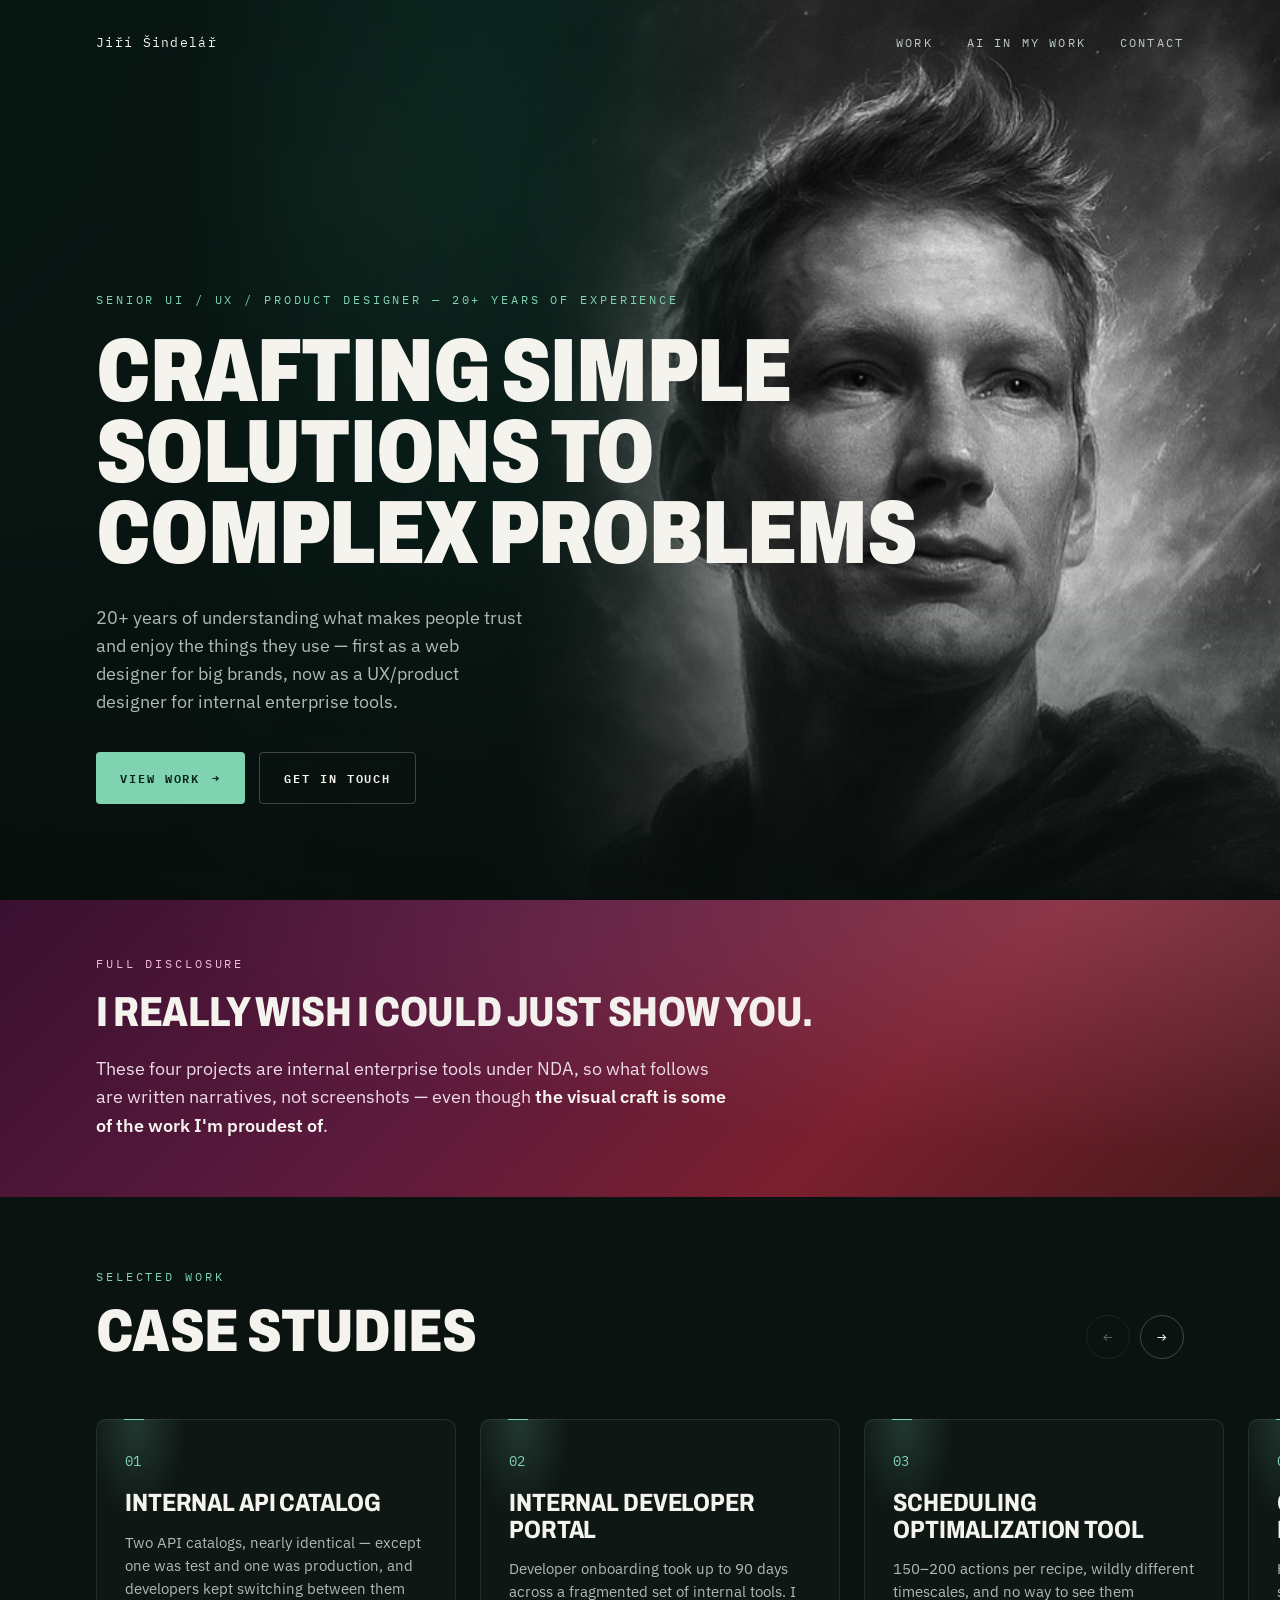
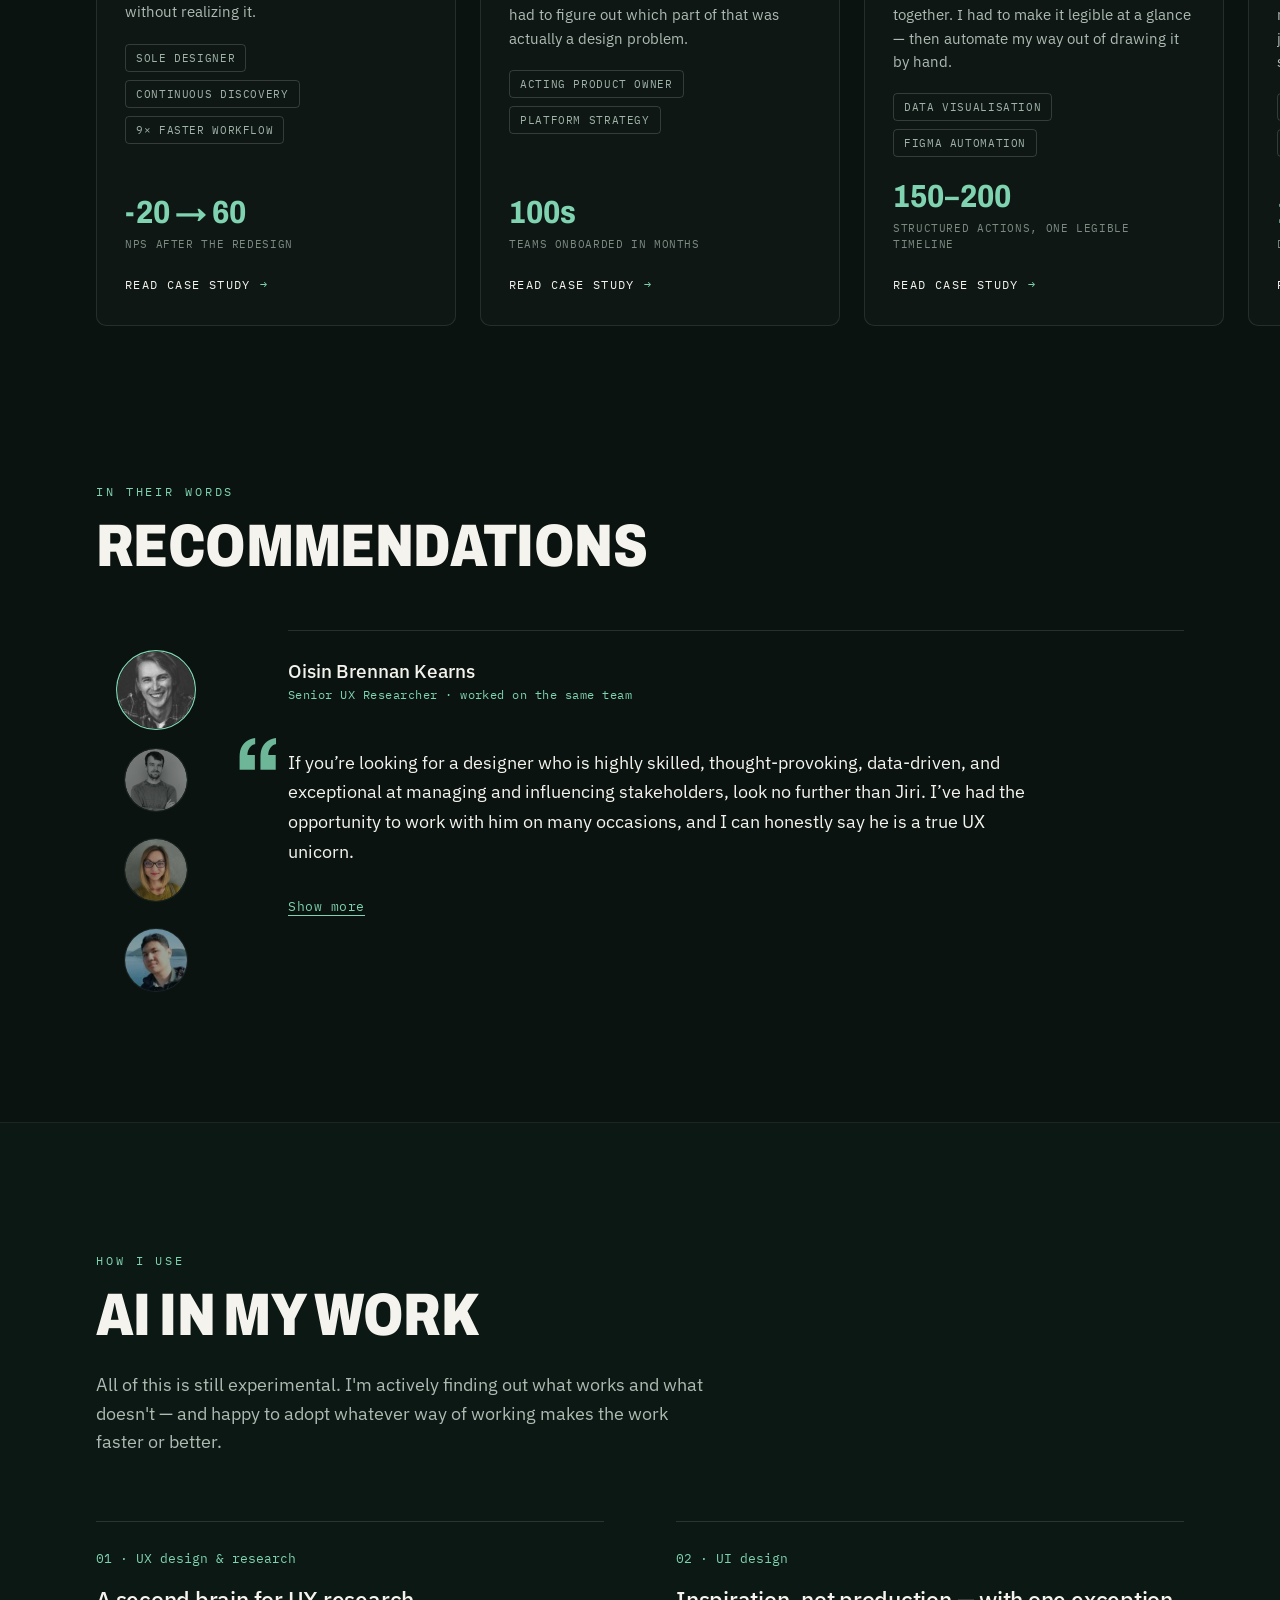
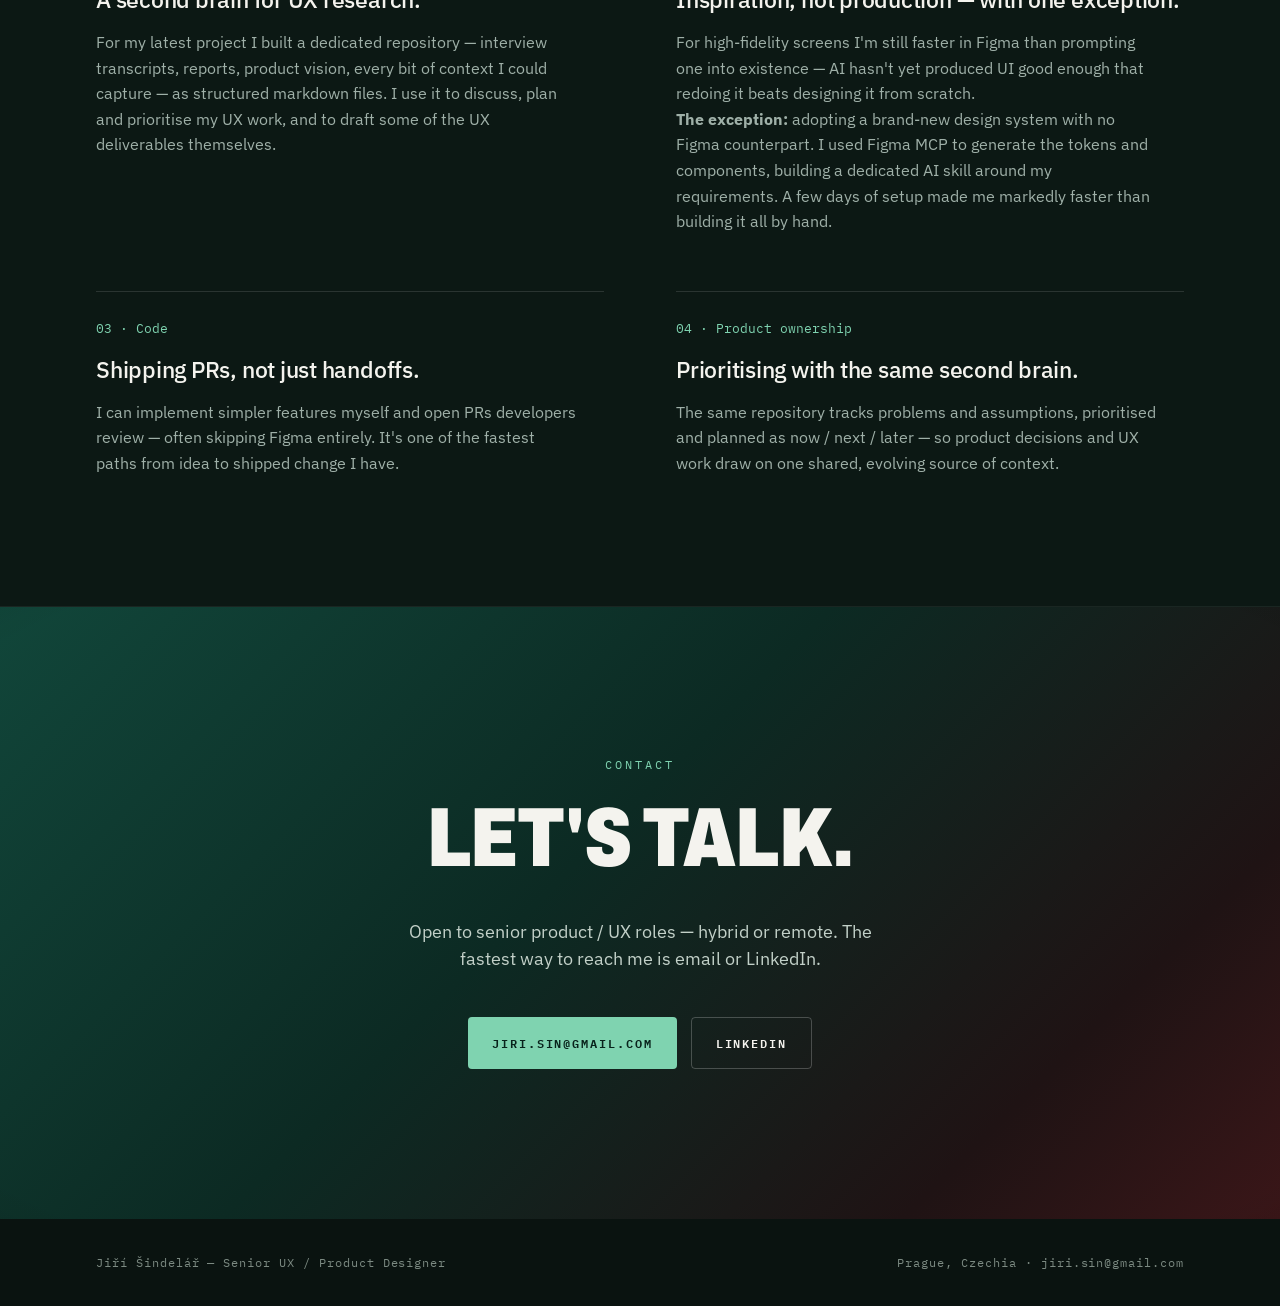
==== index.html @ c7a7c490 "Add Recommendations section and favicon Add a tabbed Recommendations section between the case studie" ====
<!DOCTYPE html>
<html lang="en">
<head>
<meta charset="utf-8">
<meta name="viewport" content="width=device-width, initial-scale=1">
<title>Jiří Šindelář — Senior UX/Product Designer</title>
<link rel="icon" type="image/png" sizes="64x64" href="favicon-64.png">
<link rel="apple-touch-icon" href="apple-touch-icon.png">
<meta name="description" content="Senior UX/Product Designer. Evidence-based design, UX research and product analytics. Portfolio and case studies.">
<link rel="preconnect" href="https://fonts.googleapis.com">
<link rel="preconnect" href="https://fonts.gstatic.com" crossorigin>
<link rel="stylesheet" href="style.css">
</head>
<body>

<!-- ================= HERO ================= -->
<section class="hero">
  <img class="portrait" src="portrait.png" alt="Portrait of Jiří Šindelář">
  <div class="glow"></div>
  <div class="fade-right"></div>
  <div class="fade-top"></div>
  <div class="vignette"></div>
  <div class="hero-inner">
    <div class="top-nav">
      <div class="brand">Jiří Šindelář</div>
      <div class="links">
        <a href="#work">Work</a>
        <a href="#approach">AI in my work</a>
        <a href="#contact">Contact</a>
      </div>
    </div>
    <div class="hero-copy">
      <div data-reveal data-reveal-delay="80" class="eyebrow" style="margin-bottom:24px;">Senior UI / UX / Product Designer — 20+ years of experience</div>
      <h1 class="display-h1">
        <span data-reveal data-reveal-delay="180" style="display:block;white-space:nowrap;">Crafting simple</span>
        <span data-reveal data-reveal-delay="300" style="display:block;white-space:nowrap;">solutions to</span>
        <span data-reveal data-reveal-delay="420" style="display:block;white-space:nowrap;">complex problems</span>
      </h1>
      <p data-reveal data-reveal-delay="560" class="lede">20+ years of understanding what makes people trust and enjoy the things they use — first as a web designer for big brands, now as a UX/product designer for internal enterprise tools.</p>
      <div data-reveal data-reveal-delay="680" class="hero-actions">
        <a href="#work" class="btn btn-solid">View work <span>→</span></a>
        <a href="#contact" class="btn btn-outline">Get in touch</a>
      </div>
    </div>
  </div>
</section>

<!-- ================= WORK ================= -->
<section id="work" class="work-section">
  <div class="nda-banner-wrap">
    <div data-reveal class="nda-banner">
      <div class="nda-banner-inner">
        <div class="nda-eyebrow">Full disclosure</div>
        <h3 class="nda-headline">I really wish I could just show you.</h3>
        <p class="nda-body">These four projects are internal enterprise tools under NDA, so what follows are written narratives, not screenshots — even though <strong>the visual craft is some of the work I'm proudest of</strong>.</p>
      </div>
    </div>
  </div>

  <div class="work-header">
    <div data-reveal>
      <div class="eyebrow">Selected work</div>
      <h2 class="display-h2">Case studies</h2>
    </div>
    <div class="carousel-nav">
      <button type="button" class="carousel-arrow" id="carousel-prev" aria-label="Scroll to previous case studies">←</button>
      <button type="button" class="carousel-arrow" id="carousel-next" aria-label="Scroll to next case studies">→</button>
    </div>
  </div>

  <div class="carousel-wrap">
    <div class="carousel" id="case-carousel">

      <a class="case-card" href="api-portal.html">
        <div>
          <div class="n">01</div>
          <h3>Internal API catalog</h3>
          <p>Two API catalogs, nearly identical — except one was test and one was production, and developers kept switching between them without realizing it.</p>
          <div class="tags">
            <span class="tag">Sole designer</span>
            <span class="tag">Continuous discovery</span>
            <span class="tag">9× faster workflow</span>
          </div>
        </div>
        <div>
          <div class="metric">-20 → 60</div>
          <div class="metric-label">NPS after the redesign</div>
          <div class="read">Read case study <span class="arrow">→</span></div>
        </div>
      </a>

      <a class="case-card" href="developer-portal.html">
        <div>
          <div class="n">02</div>
          <h3>Internal developer portal</h3>
          <p>Developer onboarding took up to 90 days across a fragmented set of internal tools. I had to figure out which part of that was actually a design problem.</p>
          <div class="tags">
            <span class="tag">Acting Product Owner</span>
            <span class="tag">Platform strategy</span>
          </div>
        </div>
        <div>
          <div class="metric">100s</div>
          <div class="metric-label">Teams onboarded in months</div>
          <div class="read">Read case study <span class="arrow">→</span></div>
        </div>
      </a>

      <a class="case-card" href="drug-scheduling.html">
        <div>
          <div class="n">03</div>
          <h3>Scheduling optimalization tool</h3>
          <p>150–200 actions per recipe, wildly different timescales, and no way to see them together. I had to make it legible at a glance — then automate my way out of drawing it by hand.</p>
          <div class="tags">
            <span class="tag">Data visualisation</span>
            <span class="tag">Figma automation</span>
          </div>
        </div>
        <div>
          <div class="metric">150–200</div>
          <div class="metric-label">Structured actions, one legible timeline</div>
          <div class="read">Read case study <span class="arrow">→</span></div>
        </div>
      </a>

      <a class="case-card" href="gene-research.html">
        <div>
          <div class="n">04</div>
          <h3>Gene research exploration tool</h3>
          <p>Hundreds of data columns per gene, and scientists still needed to spot the ones that mattered in seconds. I spent three months just learning the science before I touched a single pixel.</p>
          <div class="tags">
            <span class="tag">Data visualisation</span>
            <span class="tag">Visual encoding</span>
          </div>
        </div>
        <div>
          <div class="metric">100s</div>
          <div class="metric-label">Data columns made scannable</div>
          <div class="read">Read case study <span class="arrow">→</span></div>
        </div>
      </a>

      <div class="carousel-spacer" aria-hidden="true"></div>

    </div>
  </div>
</section>

<!-- ================= RECOMMENDATIONS ================= -->
<section id="recommendations" class="recs-section">
  <div data-reveal class="eyebrow">In their words</div>
  <h2 data-reveal data-reveal-delay="100" class="display-h2">Recommendations</h2>
  <div data-reveal class="rec-layout">
    <div class="rec-tabs" role="tablist" aria-label="Recommendations" aria-orientation="vertical">
      <button type="button" class="rec-tab" role="tab" id="rec-tab-0" aria-controls="rec-0" aria-selected="true" aria-label="Oisin Brennan Kearns" tabindex="0"><img src="images/rec-oisin.jpg" alt=""></button>
      <button type="button" class="rec-tab" role="tab" id="rec-tab-1" aria-controls="rec-1" aria-selected="false" aria-label="Libor Priklopil" tabindex="-1"><img src="images/rec-libor.jpg" alt=""></button>
      <button type="button" class="rec-tab" role="tab" id="rec-tab-2" aria-controls="rec-2" aria-selected="false" aria-label="Eliška Macho" tabindex="-1"><img src="images/rec-eliska.jpg" alt=""></button>
      <button type="button" class="rec-tab" role="tab" id="rec-tab-3" aria-controls="rec-3" aria-selected="false" aria-label="Davis Kartadinata Lay" tabindex="-1"><img class="crop" src="images/rec-davis.jpg" alt=""></button>
    </div>
    <div class="rec-panels">

    <figure class="rec is-active" role="tabpanel" id="rec-0" aria-labelledby="rec-tab-0">
      <figcaption>
        <div class="name"><a href="https://www.linkedin.com/in/oisin-b-k-99xj/" target="_blank" rel="noopener">Oisin Brennan Kearns</a></div>
        <div class="role">Senior UX Researcher · worked on the same team</div>
      </figcaption>
      <blockquote>
        <p>If you’re looking for a designer who is highly skilled, thought-provoking, data-driven, and exceptional at managing and influencing stakeholders, look no further than Jiri. I’ve had the opportunity to work with him on many occasions, and I can honestly say he is a true UX unicorn.</p>
        <div class="rec-more" id="rec-more-0" hidden>
          <p>Jiri brings a strong research and design mindset, along with the ability to challenge assumptions and communicate effectively with developers. He is also a great example of how to stay data-driven in a highly regulated environment. Always approachable and generous with his time, he was more than willing to sit down and work through UX issues in detail.</p>
          <p>I hope to work with Jiri again in the future. He consistently welcomed challenges and brought thoughtful ideas and valuable perspectives to every discussion.</p>
        </div>
      </blockquote>
      <button type="button" class="rec-toggle" aria-expanded="false" aria-controls="rec-more-0">Show more</button>
    </figure>

    <figure class="rec" role="tabpanel" id="rec-1" aria-labelledby="rec-tab-1">
      <figcaption>
        <div class="name"><a href="https://www.linkedin.com/in/libor-priklopil/" target="_blank" rel="noopener">Libor Priklopil</a></div>
        <div class="role">Director of Product · managed Jiří directly</div>
      </figcaption>
      <blockquote>
        <p>What sets Jiri apart is his ability to connect customer needs, business goals, and product strategy. Rather than focusing solely on design deliverables, he continually asks how design can create value for users and the organization. He consistently helps teams strengthen the "why" behind each idea through insightful questions and a willingness to challenge the status quo. As a result, he brings a grounded perspective and helps teams make better decisions by ensuring problems are fully understood before solutions are pursued.</p>
        <div class="rec-more" id="rec-more-1" hidden>
          <p>His skill set extends well beyond design. Jiri is fluent in user research, comfortable working with data, and technically savvy enough to collaborate effectively with engineers and product managers. This breadth allows him to move seamlessly between understanding customer problems, validating opportunities, and shaping practical solutions.</p>
          <p>Beyond his expertise, I greatly appreciated Jiri's maturity. He has a talent for simplifying complexity, focusing teams on what matters most, and connecting day-to-day work to the bigger picture. Any organization looking for a UX leader or senior designer who combines customer empathy, analytical thinking, and strong business acumen would be fortunate to have him on their team.</p>
          <p>I also wouldn't hesitate to give Jiri a Product Manager role if that's the direction he decides to pursue. He has the curiosity, judgment, customer focus, and business mindset to be successful in that capacity as well.</p>
        </div>
      </blockquote>
      <button type="button" class="rec-toggle" aria-expanded="false" aria-controls="rec-more-1">Show more</button>
    </figure>

    <figure class="rec" role="tabpanel" id="rec-2" aria-labelledby="rec-tab-2">
      <figcaption>
        <div class="name"><a href="https://www.linkedin.com/in/eliskamacho/" target="_blank" rel="noopener">Eliška Macho</a></div>
        <div class="role">Product Manager · worked on the same team</div>
      </figcaption>
      <blockquote>
        <p>Jirka is the kind of designer every product team hopes to have: exceptionally talented, collaborative, and deeply invested in building products that users love. I wouldn't hesitate to recommend him to any team looking for a senior product designer who elevates everyone around him.</p>
        <div class="rec-more" id="rec-more-2" hidden>
          <p>Working with Jirka over several years was one of the highlights of my time as a Product Manager. He's one of those rare designers who combines exceptional UX craft with a deep understanding of product and technology.</p>
          <p>Our product was frequently praised for its intuitive user experience and polished design, and Jirka played a huge role in making that happen. He consistently brought customer insights into the product through user research and usability testing, helping us make better decisions and build experiences that genuinely worked for users.</p>
          <p>What really sets Jirka apart, though, is his ability to bridge disciplines. He doesn't just design great experiences—he understands technical constraints, speaks engineers' language, and collaborates in a way that earns their trust and respect. As a Product Manager, I always knew I could rely on Jirka to deliver thoughtful, high-quality work while constructively challenging ideas to make the product better.</p>
        </div>
      </blockquote>
      <button type="button" class="rec-toggle" aria-expanded="false" aria-controls="rec-more-2">Show more</button>
    </figure>

    <figure class="rec" role="tabpanel" id="rec-3" aria-labelledby="rec-tab-3">
      <figcaption>
        <div class="name"><a href="https://www.linkedin.com/in/davis-kartadinata-lay/" target="_blank" rel="noopener">Davis Kartadinata Lay</a></div>
        <div class="role">Digital Product Manager · worked on the same team</div>
      </figcaption>
      <blockquote>
        <p>I’ve worked closely with Jiri for the last 3 years in building internal developer portal from PoC stage until the platform matures.</p>
        <p>Jiri is an expert UX designer who can effortlessly come up with clean and intuitive designs. He has genuine curiosity in discovering user problems.</p>
        <p>He is also always ready to explore new technology (e.g. AI) and occasionally provide hands-on contribution to product development.</p>
      </blockquote>
    </figure>

    </div>
  </div>
</section>

<!-- ================= APPROACH ================= -->
<section id="approach" class="approach-section">
  <div class="approach-inner">
    <div data-reveal class="eyebrow">How I use</div>
    <h2 data-reveal data-reveal-delay="100" class="display-h2" style="margin-bottom:28px;">AI in my work</h2>
    <p data-reveal data-reveal-delay="160" class="approach-lede">All of this is still experimental. I'm actively finding out what works and what doesn't — and happy to adopt whatever way of working makes the work faster or better.</p>
    <div class="principle-grid">

      <div data-reveal class="principle">
        <div class="k">01 · UX design & research</div>
        <h3>A second brain for UX research.</h3>
        <p>For my latest project I built a dedicated repository — interview transcripts, reports, product vision, every bit of context I could capture — as structured markdown files. I use it to discuss, plan and prioritise my UX work, and to draft some of the UX deliverables themselves.</p>
      </div>

      <div data-reveal class="principle">
        <div class="k">02 · UI design</div>
        <h3>Inspiration, not production — with one exception.</h3>
        <p>For high-fidelity screens I'm still faster in Figma than prompting one into existence — AI hasn't yet produced UI good enough that redoing it beats designing it from scratch.</p>
        <p><b>The exception:</b> adopting a brand-new design system with no Figma counterpart. I used Figma MCP to generate the tokens and components, building a dedicated AI skill around my requirements. A few days of setup made me markedly faster than building it all by hand.</p>
      </div>

      <div data-reveal class="principle">
        <div class="k">03 · Code</div>
        <h3>Shipping PRs, not just handoffs.</h3>
        <p>I can implement simpler features myself and open PRs developers review — often skipping Figma entirely. It's one of the fastest paths from idea to shipped change I have.</p>
      </div>

      <div data-reveal class="principle">
        <div class="k">04 · Product ownership</div>
        <h3>Prioritising with the same second brain.</h3>
        <p>The same repository tracks problems and assumptions, prioritised and planned as now / next / later — so product decisions and UX work draw on one shared, evolving source of context.</p>
      </div>

    </div>
  </div>
</section>

<!-- ================= CONTACT ================= -->
<section id="contact" class="contact-section">
  <div class="vignette"></div>
  <div class="contact-inner">
    <div data-reveal class="eyebrow" style="margin-bottom:28px;">Contact</div>
    <h2 data-reveal data-reveal-delay="110" class="display-h2">Let's talk.</h2>
    <p data-reveal data-reveal-delay="220">Open to senior product / UX roles — hybrid or remote. The fastest way to reach me is email or LinkedIn.</p>
    <div data-reveal data-reveal-delay="320" class="contact-actions">
      <a href="mailto:jiri.sin@gmail.com" class="btn btn-solid">jiri.sin@gmail.com</a>
      <a href="https://www.linkedin.com/in/ji%C5%99%C3%AD-%C5%A1indel%C3%A1%C5%99-9733b515" target="_blank" class="btn btn-outline">LinkedIn</a>
    </div>
  </div>
</section>

<!-- ================= FOOTER ================= -->
<footer class="site">
  <div>Jiří Šindelář — Senior UX / Product Designer</div>
  <div>Prague, Czechia · jiri.sin@gmail.com</div>
</footer>

<script src="script.js"></script>
</body>
</html>
---- style.css ----
/* Jiří Šindelář — portfolio v2 */

@import url('https://fonts.googleapis.com/css2?family=Archivo:wdth,wght@62..125,400..900&family=IBM+Plex+Mono:wght@400;500;600&family=IBM+Plex+Sans:wght@400;500&display=swap');

:root {
  --bg: #0a1310;
  --bg-alt: #0c1814;
  --fg: #f4f3ee;
  --muted: #aebbb3;
  --muted2: #9fb0a8;
  --faint: #7c8a82;
  --line: rgba(255, 255, 255, .1);
  --line-soft: rgba(255, 255, 255, .06);
  --accent: #7fd3b0;
  --accent-hover: #95e1c2;
  --accent-ink: #08221b;
  --nda-accent: #f3b8dd;

  --font-display: 'Archivo', sans-serif;
  --font-mono: 'IBM Plex Mono', monospace;
  --font-body: 'IBM Plex Sans', sans-serif;
}

* { box-sizing: border-box; }
html, body { margin: 0; }
html { scroll-behavior: smooth; }
a { color: inherit; text-decoration: none; }
::selection { background: var(--accent); color: var(--accent-ink); }

body {
  background: var(--bg);
  color: var(--fg);
  font-family: var(--font-body);
  width: 100%;
  overflow-x: hidden;
}

.wrap {
  max-width: 1200px;
  margin: 0 auto;
  padding: 0 56px;
}

.eyebrow {
  font-family: var(--font-mono);
  font-size: 12px;
  letter-spacing: .24em;
  text-transform: uppercase;
  color: var(--accent);
  margin-bottom: 20px;
}

.display-h1, .display-h2, .display-h3 {
  margin: 0;
  font-family: var(--font-display);
  text-transform: uppercase;
  letter-spacing: -.01em;
  color: var(--fg);
}
.display-h1 { font-variation-settings: 'wdth' 76, 'wght' 880; font-size: 90px; line-height: .9; }
.display-h2 { font-variation-settings: 'wdth' 80, 'wght' 840; font-size: 60px; line-height: .92; }
.display-h3 { font-variation-settings: 'wdth' 82, 'wght' 760; font-size: 38px; line-height: .96; letter-spacing: -.005em; }

.body-text { font-family: var(--font-body); font-size: 17px; line-height: 1.55; color: var(--muted); }

/* ---------- Nav (shared by hero + case study header) ---------- */
.top-nav {
  display: flex; justify-content: space-between; align-items: center;
  padding: 34px 0;
}
.top-nav .brand {
  font-family: var(--font-mono); font-size: 13px; letter-spacing: .1em;
  display: inline-flex; gap: 9px; align-items: center;
}
.top-nav .brand .arrow { color: var(--accent); }
.top-nav .links {
  display: flex; gap: 34px;
  font-family: var(--font-mono); font-size: 12px; letter-spacing: .18em;
  text-transform: uppercase; color: #bcccc4;
}
.top-nav .links a { transition: color .2s ease; }
.top-nav .links a:hover { color: var(--accent); }

/* ---------- Hero (home) ---------- */
.hero {
  position: relative; width: 100%; min-height: 100vh; overflow: hidden;
  background: linear-gradient(135deg, #11463a 0%, #0c2a23 40%, #0b1511 62%, #2c1214 84%, #481a1c 100%);
}
.hero .portrait {
  position: absolute; top: 0; right: 0; height: 100%; width: 60%; max-width: 880px;
  object-fit: cover; object-position: center 22%;
  filter: grayscale(1) contrast(1.05) brightness(.95);
  -webkit-mask-image: linear-gradient(to right, transparent 0%, #000 34%, #000 100%);
  mask-image: linear-gradient(to right, transparent 0%, #000 34%, #000 100%);
  transform-origin: 62% 50%;
  animation: heroZoom 2.4s cubic-bezier(.16,1,.3,1) both;
}
@keyframes heroZoom { from { transform: scale(1.09); } to { transform: scale(1); } }
.hero .glow {
  position: absolute; top: -8%; left: 5%; width: 520px; height: 520px; border-radius: 50%;
  background: radial-gradient(circle, rgba(127,211,176,.16), transparent 70%);
  animation: glowDrift 15s ease-in-out infinite; pointer-events: none;
}
@keyframes glowDrift { 0% { transform: translate(0,0) scale(1); } 50% { transform: translate(5%,4%) scale(1.16); } 100% { transform: translate(0,0) scale(1); } }
.hero .fade-right { position: absolute; inset: 0; background: linear-gradient(to right, rgba(7,18,15,.92) 14%, rgba(7,18,15,.5) 40%, rgba(7,18,15,0) 66%); pointer-events: none; }
.hero .fade-top { position: absolute; inset: 0; background: linear-gradient(to top, rgba(8,15,12,.9) 0%, rgba(8,15,12,0) 42%); pointer-events: none; }
.hero .vignette { position: absolute; inset: 0; background: radial-gradient(125% 120% at 50% 42%, transparent 52%, rgba(0,0,0,.5) 100%); pointer-events: none; }
.hero-inner { position: relative; max-width: 1200px; margin: 0 auto; padding: 0 56px; height: 100vh; min-height: 760px; z-index: 4; }
.hero-copy { position: absolute; left: 56px; bottom: 96px; max-width: 900px; }
.hero-copy p.lede { margin: 30px 0 0; font-size: 18px; line-height: 1.55; color: #aebbb3; max-width: 430px; }
.hero-actions { display: flex; gap: 14px; margin-top: 36px; }
.btn {
  display: inline-flex; align-items: center; gap: 12px;
  font-family: var(--font-mono); font-size: 12px; letter-spacing: .16em; text-transform: uppercase;
  padding: 15px 24px; border-radius: 4px; font-weight: 600;
  transition: transform .25s ease, background .25s ease, box-shadow .25s ease, border-color .25s ease, color .25s ease;
}
.btn-solid { background: var(--accent); color: var(--accent-ink); }
.btn-solid:hover { transform: translateY(-2px); background: var(--accent-hover); box-shadow: 0 12px 30px -12px rgba(127,211,176,.55); }
.btn-outline { border: 1px solid rgba(255,255,255,.22); color: var(--fg); }
.btn-outline:hover { border-color: var(--accent); color: var(--accent); transform: translateY(-2px); }

/* ---------- Work / case studies ---------- */
.work-section { max-width: 1200px; margin: 0 auto; padding: 0 56px 40px; }
.work-header {
  display: flex; justify-content: space-between; align-items: flex-end; gap: 40px;
  flex-wrap: wrap; margin-bottom: 56px;
}

/* NDA banner — full-bleed, prominent */
.nda-banner-wrap { width: 100vw; margin-left: calc(50% - 50vw); margin-bottom: 72px; }
.nda-banner {
  position: relative; overflow: hidden;
  background: linear-gradient(135deg, #3a1030 0%, #5c1a3d 38%, #7a1f2e 68%, #481a1c 100%);
  padding: 56px 0;
}
.nda-banner::after {
  content: ''; position: absolute; inset: 0;
  background: radial-gradient(120% 140% at 85% 0%, rgba(243,184,221,.16), transparent 60%);
  pointer-events: none;
}
.nda-banner-inner { position: relative; max-width: 1200px; margin: 0 auto; padding: 0 56px; }
.nda-eyebrow {
  font-family: var(--font-mono); font-size: 12px; letter-spacing: .24em; text-transform: uppercase;
  color: var(--nda-accent); margin-bottom: 20px;
}
.nda-headline {
  margin: 0 0 20px; font-family: var(--font-display); font-variation-settings: 'wdth' 80, 'wght' 800;
  text-transform: uppercase; font-size: 42px; line-height: 1.04; letter-spacing: -.01em; color: var(--fg);
  max-width: 780px;
}
.nda-body {
  margin: 0; font-size: 18px; line-height: 1.6; color: #eddce6; max-width: 640px;
}
.nda-body strong { color: var(--fg); font-weight: 600; }

/* carousel nav (arrows) */
.carousel-nav { display: flex; gap: 10px; flex-shrink: 0; }
.carousel-arrow {
  width: 44px; height: 44px; border-radius: 50%;
  border: 1px solid rgba(255,255,255,.22); background: transparent; color: var(--fg);
  font-family: var(--font-mono); font-size: 16px; cursor: pointer;
  display: flex; align-items: center; justify-content: center;
  transition: border-color .25s ease, color .25s ease, transform .2s ease, opacity .25s ease;
}
.carousel-arrow:hover { border-color: var(--accent); color: var(--accent); transform: translateY(-2px); }
.carousel-arrow:disabled { opacity: .35; cursor: default; transform: none; border-color: rgba(255,255,255,.22); color: var(--fg); }

/* carousel — full-bleed so side cards aren't boxed in by the 1200px column;
   padding-left keeps the first card aligned with the section heading above it */
.carousel-wrap {
  --carousel-inset: max(56px, calc(50vw - 600px + 56px));
  width: 100vw; 
  margin-left: calc(50% - 50vw);
  overflow-x: auto; scroll-behavior: smooth; scroll-snap-type: x proximity;
  scroll-padding-left: var(--carousel-inset);
  -webkit-overflow-scrolling: touch;
  scrollbar-width: none; -ms-overflow-style: none;
  padding-top: 4px;
}
.carousel-wrap::-webkit-scrollbar { display: none; }
.carousel {
  display: grid;
  grid-auto-flow: column;
  grid-auto-columns: 360px;
  gap: 24px;
  padding: 0 0 8px var(--carousel-inset);
}
/* Real element instead of trailing padding — browsers don't reliably include
   a scroll container's end-padding in scrollWidth, so padding alone can't
   guarantee scroll room on the right. */
.carousel-spacer { width: var(--carousel-inset); height: 1px; }
.case-card {
  position: relative; 
  z-index: 0; 
  scroll-snap-align: start;
  width: 360px;
  display: flex; 
  flex-direction: column; 
  justify-content: space-between;
  border: 1px solid var(--line); 
  border-radius: 10px; 
  padding: 32px 28px;
  background: rgba(255,255,255,.02);
  transition: background .3s ease, transform .3s ease, border-color .3s ease;
}
.case-card::before {
  content: ''; position: absolute; z-index: -1; top: -1px; left: 0; right: 0; height: 140px;
  background: radial-gradient(20% 100% at 39px 0%, rgba(127,211,176,.22), transparent 70%);
  opacity: .8; transition: opacity .3s ease;
  border-radius: 10px; 
}
.case-card::after {
  content: ''; position: absolute; z-index: -1; top: -1px; left: 27px; width: 20px; height: 1px;
  background: rgba(127,211,176,1);
}
.case-card:hover { background: rgba(127,211,176,.04); border-color: rgba(127,211,176,.3); transform: translateY(-4px); }
.case-card:hover::before { opacity: 1; }
.case-card .n { font-family: var(--font-mono); font-size: 14px; color: var(--accent); margin-bottom: 20px; }
.case-card h3 {
  margin: 0 0 14px; font-family: var(--font-display); font-variation-settings: 'wdth' 82, 'wght' 740;
  text-transform: uppercase; font-size: 25px; line-height: 1.05; letter-spacing: -.005em; color: var(--fg);
}
.case-card p { margin: 0 0 20px; font-size: 15px; line-height: 1.55; color: var(--muted); flex-grow: 1; }
.case-card .tags { display: flex; gap: 8px; flex-wrap: wrap; margin-bottom: 24px; }
.case-card .tag {
  font-family: var(--font-mono); font-size: 10.5px; letter-spacing: .06em; text-transform: uppercase;
  color: #9fb3a9; border: 1px solid rgba(255,255,255,.16); padding: 6px 10px; border-radius: 4px;
}
.case-card .metric { font-family: var(--font-display); font-variation-settings: 'wdth' 86, 'wght' 760; font-size: 32px; line-height: 1; color: var(--accent); margin-bottom: 8px; }
.case-card .metric-label { font-family: var(--font-mono); font-size: 10.5px; letter-spacing: .06em; text-transform: uppercase; color: var(--faint); line-height: 1.5; margin-bottom: 20px; }
.case-card .read { font-family: var(--font-mono); font-size: 11.5px; letter-spacing: .12em; text-transform: uppercase; color: var(--fg); display: inline-flex; gap: 9px; align-items: center; }
.case-card .read .arrow { color: var(--accent); }

/* ---------- Recommendations ---------- */
.recs-section { max-width: 1200px; margin: 0 auto; padding: 110px 56px 130px; }
.rec-layout { display: grid; grid-template-columns: 120px 1fr; gap: 72px; margin-top: 56px; align-items: start; }
.rec-tabs { display: flex; flex-direction: column; gap: 26px; align-items: center; padding-top: 28px; }
.rec-tab {
  width: 64px; height: 64px; border-radius: 50%; padding: 0; cursor: pointer;
  border: 1px solid var(--line); background: var(--bg-alt); color: var(--muted);
  font-family: var(--font-mono); font-size: 15px; letter-spacing: .04em;
  opacity: .6; transition: transform .25s, opacity .25s, border-color .25s, color .25s;
}
.rec-tab:hover { opacity: 1; }
.rec-tab:focus-visible { outline: 2px solid var(--accent); outline-offset: 3px; }
.rec-tab[aria-selected="true"] { transform: scale(1.25); opacity: 1; border-color: var(--accent); color: var(--accent); }
.rec-tab { overflow: hidden; }
.rec-tab img { width: 100%; height: 100%; border-radius: 50%; object-fit: cover; display: block; }
.rec-tab img.crop { transform: scale(1.5); transform-origin: 50% 35%; }
.rec-panels { display: grid; border-top: 1px solid rgba(255,255,255,.12); padding-top: 28px; }
.rec { grid-area: 1 / 1; margin: 0; visibility: hidden; opacity: 0; transition: opacity .3s; }
.rec.is-active { visibility: visible; opacity: 1; }
.rec figcaption { margin-bottom: 22px; }
.rec figcaption .name { font-family: var(--font-body); font-weight: 500; font-size: 19px; color: var(--fg); }
.rec figcaption .name a { color: inherit; text-decoration: none; border-bottom: 1px solid transparent; transition: border-color .2s, color .2s; }
.rec figcaption .name a:hover, .rec figcaption .name a:focus-visible { color: var(--accent); border-bottom-color: var(--accent); outline: none; }
.rec figcaption .role { margin-top: 4px; font-family: var(--font-mono); font-size: 12px; letter-spacing: .04em; color: var(--accent); }
.rec blockquote { position: relative; margin: 0; padding-top: 24px; font-size: 18px; line-height: 1.65; color: var(--muted2); max-width: 760px; }
.rec blockquote::before { content: '\201C'; position: absolute; top: 0; left: -54px; font-family: var(--font-display); font-weight: 800; font-size: 96px; line-height: 1; color: var(--accent); opacity: .85; }
.rec blockquote p { margin: 0 0 14px; }
.rec blockquote > p:first-child { color: var(--fg); }
.rec blockquote p:last-child { margin-bottom: 0; }
.rec-more { margin-top: 14px; }
.rec-more[hidden] { display: none; }
.rec-toggle { margin-top: 18px; padding: 0; background: none; border: 0; border-bottom: 1px solid var(--accent); cursor: pointer; font-family: var(--font-mono); font-size: 13px; letter-spacing: .04em; color: var(--accent); }
.rec-toggle:hover { color: var(--accent-hover); border-color: var(--accent-hover); }
.rec-toggle:focus-visible { outline: 2px solid var(--accent); outline-offset: 3px; }

/* ---------- Approach ---------- */
.approach-section { background: var(--bg-alt); border-top: 1px solid var(--line-soft); border-bottom: 1px solid var(--line-soft); }
.approach-inner { max-width: 1200px; margin: 0 auto; padding: 130px 56px; }
.approach-lede { margin: 0 0 64px; font-size: 18px; line-height: 1.6; color: var(--muted); max-width: 620px; }
.principle-grid { display: grid; grid-template-columns: 1fr 1fr; gap: 56px 72px; }
.principle { border-top: 1px solid rgba(255,255,255,.12); padding-top: 28px; }
.principle .k { font-family: var(--font-mono); font-size: 13px; color: var(--accent); margin-bottom: 18px; }
.principle h3 { margin: 0 0 16px; font-family: var(--font-body); font-weight: 500; font-size: 23px; line-height: 1.25; color: var(--fg); letter-spacing: -.01em; }
.principle p { margin: 0; font-size: 16px; line-height: 1.6; color: var(--muted2); max-width: 480px; }

/* ---------- Contact ---------- */
.contact-section {
  position: relative;
  background: linear-gradient(135deg, #11463a 0%, #0c2a23 44%, #1f1314 80%, #3a1618 100%);
  overflow: hidden;
}
.contact-section .vignette { position: absolute; inset: 0; background: radial-gradient(120% 120% at 50% 50%, transparent 55%, rgba(0,0,0,.45) 100%); pointer-events: none; }
.contact-inner { position: relative; max-width: 1200px; margin: 0 auto; padding: 150px 56px; text-align: center; }
.contact-inner .display-h2 { margin: 0 0 40px; font-variation-settings: 'wdth' 78, 'wght' 880; font-size: 84px; }
.contact-inner p { margin: 0 auto 44px; font-size: 18px; line-height: 1.55; color: #c2d0c8; max-width: 480px; }
.contact-actions { display: flex; gap: 14px; justify-content: center; flex-wrap: wrap; }

/* ---------- Footer ---------- */
footer.site {
  max-width: 1200px; margin: 0 auto; padding: 36px 56px;
  display: flex; justify-content: space-between; align-items: center; gap: 24px; flex-wrap: wrap;
  font-family: var(--font-mono); font-size: 12px; letter-spacing: .08em; color: var(--faint);
}

/* ---------- Case study pages ---------- */
.cs-hero {
  position: relative;
  background: linear-gradient(160deg, #11463a 0%, #0c2a23 46%, #0a1310 100%);
  overflow: hidden;
}
.cs-hero::after { content: ''; position: absolute; inset: 0; background: radial-gradient(120% 100% at 80% 0%, rgba(72,26,28,.45) 0%, transparent 55%); pointer-events: none; }
.cs-hero-inner { position: relative; max-width: 1100px; margin: 0 auto; padding: 0 56px; }
.cs-hero-copy { padding: 80px 0 90px; max-width: 880px; }
.cs-hero-copy h1 {
  margin: 0; font-family: var(--font-display); font-variation-settings: 'wdth' 80, 'wght' 860;
  text-transform: uppercase; font-size: 60px; line-height: .96; letter-spacing: -.01em; color: var(--fg);
}
.cs-hero-copy .summary { margin: 32px 0 0; font-size: 21px; line-height: 1.5; color: #c2d0c8; max-width: 640px; }
.cs-tags { display: flex; gap: 10px; flex-wrap: wrap; margin-top: 34px; }
.cs-tags .tag {
  font-family: var(--font-mono); font-size: 11px; letter-spacing: .08em; text-transform: uppercase;
  color: #9fb3a9; border: 1px solid rgba(255,255,255,.18); padding: 7px 12px; border-radius: 4px;
}

.cs-metabar { max-width: 1100px; margin: 0 auto; padding: 0 56px; }
.cs-metabar-inner {
  display: grid; grid-template-columns: 1fr 1fr; gap: 48px; padding: 44px 0;
  border-bottom: 1px solid var(--line);
}
.cs-meta-list { display: flex; gap: 48px; flex-wrap: wrap; }
.cs-meta-list .label { font-family: var(--font-mono); font-size: 11px; letter-spacing: .1em; text-transform: uppercase; color: var(--faint); margin-bottom: 9px; }
.cs-meta-list .value { font-size: 15px; color: #dbe4de; line-height: 1.45; max-width: 200px; }
.cs-metrics { display: flex; gap: 44px; flex-wrap: wrap; justify-content: flex-end; }
.cs-metrics .metric-item { text-align: right; }
.cs-metrics .metric-value { font-family: var(--font-display); font-variation-settings: 'wdth' 86, 'wght' 760; font-size: 44px; line-height: 1; color: var(--accent); }
.cs-metrics .metric-label { font-family: var(--font-mono); font-size: 11px; letter-spacing: .06em; text-transform: uppercase; color: var(--faint); margin-top: 11px; line-height: 1.5; max-width: 160px; margin-left: auto; }

.cs-body { max-width: 1100px; margin: 0 auto; padding: 80px 56px 40px; }
.cs-body-inner { max-width: 720px; }
.cs-block { margin-bottom: 64px; }
.cs-block .k { font-family: var(--font-mono); font-size: 12px; letter-spacing: .1em; color: var(--accent); margin-bottom: 18px; }
.cs-block h2 {
  margin: 0 0 24px; font-family: var(--font-display); font-variation-settings: 'wdth' 84, 'wght' 720;
  text-transform: uppercase; font-size: 32px; line-height: 1.02; letter-spacing: -.005em; color: var(--fg);
}
.cs-block p { margin: 0 0 20px; font-size: 18px; line-height: 1.65; color: #b6c3bb; }
.cs-block ul { margin: 8px 0 20px; padding: 0; list-style: none; display: flex; flex-direction: column; gap: 14px; }
.cs-block li { position: relative; padding-left: 26px; font-size: 18px; line-height: 1.6; color: #b6c3bb; }
.cs-block li::before { content: ''; position: absolute; left: 0; top: 11px; width: 7px; height: 7px; border-radius: 50%; background: var(--accent); }
.cs-quote {
  margin: 28px 0 4px; padding: 6px 0 6px 28px; border-left: 2px solid var(--accent);
  font-family: var(--font-display); font-variation-settings: 'wdth' 88, 'wght' 600;
  font-size: 25px; line-height: 1.28; letter-spacing: -.01em; color: var(--fg);
}
.cs-quote-big {
  margin: 0 0 64px; padding: 8px 0 8px 32px; border-left: 2px solid var(--accent);
  font-family: var(--font-display); font-variation-settings: 'wdth' 88, 'wght' 600;
  font-size: 28px; line-height: 1.25; letter-spacing: -.01em; color: var(--fg);
}
.cs-nda-note { border-top: 1px solid var(--line); padding-top: 24px; }
.cs-nda-note p { margin: 0; font-size: 14px; line-height: 1.6; color: var(--faint); max-width: 620px; }

.cs-prevnext { border-top: 1px solid var(--line-soft); background: var(--bg-alt); }
.cs-prevnext-inner { max-width: 1100px; margin: 0 auto; padding: 56px 56px; display: flex; justify-content: space-between; align-items: center; gap: 32px; flex-wrap: wrap; }
.cs-prevnext a.side { display: flex; flex-direction: column; gap: 10px; transition: transform .25s ease; }
.cs-prevnext a.prev:hover { transform: translateX(-6px); }
.cs-prevnext a.next:hover { transform: translateX(6px); }
.cs-prevnext .side-label { font-family: var(--font-mono); font-size: 11px; letter-spacing: .16em; text-transform: uppercase; color: var(--faint); }
.cs-prevnext .side-title { font-family: var(--font-display); font-variation-settings: 'wdth' 84, 'wght' 700; text-transform: uppercase; font-size: 24px; color: var(--fg); }
.cs-prevnext .next { text-align: right; }
.cs-allwork {
  font-family: var(--font-mono); font-size: 11px; letter-spacing: .16em; text-transform: uppercase; color: var(--accent);
  border: 1px solid rgba(127,211,176,.4); padding: 13px 20px; border-radius: 4px;
  transition: background .25s ease, transform .25s ease;
}
.cs-allwork:hover { background: rgba(127,211,176,.12); transform: translateY(-2px); }

/* ---------- Reveal-on-scroll ---------- */
[data-reveal] { opacity: 0; transform: translateY(32px); transition: opacity .85s cubic-bezier(.16,1,.3,1), transform .85s cubic-bezier(.16,1,.3,1); }
[data-reveal].is-visible { opacity: 1; transform: none; }
@media (prefers-reduced-motion: reduce) {
  [data-reveal] { opacity: 1; transform: none; transition: none; }
}

/* ---------- Responsive ---------- */
@media (max-width: 900px) {
  .wrap, .work-section, .hero-inner, .contact-inner { padding-left: 28px; padding-right: 28px; }
  .display-h1 { font-size: 56px; }
  .display-h2 { font-size: 40px; }
  .hero-copy { left: 28px; bottom: 64px; }
  .top-nav .links { gap: 18px; font-size: 10.5px; }
  .principle-grid { grid-template-columns: 1fr; }
  .rec-layout { grid-template-columns: 1fr; gap: 32px; }
  .rec-tabs { flex-direction: row; justify-content: center; gap: 22px; padding-top: 0; }
  .recs-section { padding-left: 28px; padding-right: 28px; }
  .cs-metabar-inner { grid-template-columns: 1fr; }
  .cs-metrics { justify-content: flex-start; }
  .cs-metrics .metric-item { text-align: left; }
  .cs-metrics .metric-label { margin-left: 0; }
  .nda-headline { font-size: 30px; }
  .nda-banner-inner { padding: 0 28px; }
  .work-header { align-items: flex-start; }
  .carousel-wrap { --carousel-inset: 28px; }
}
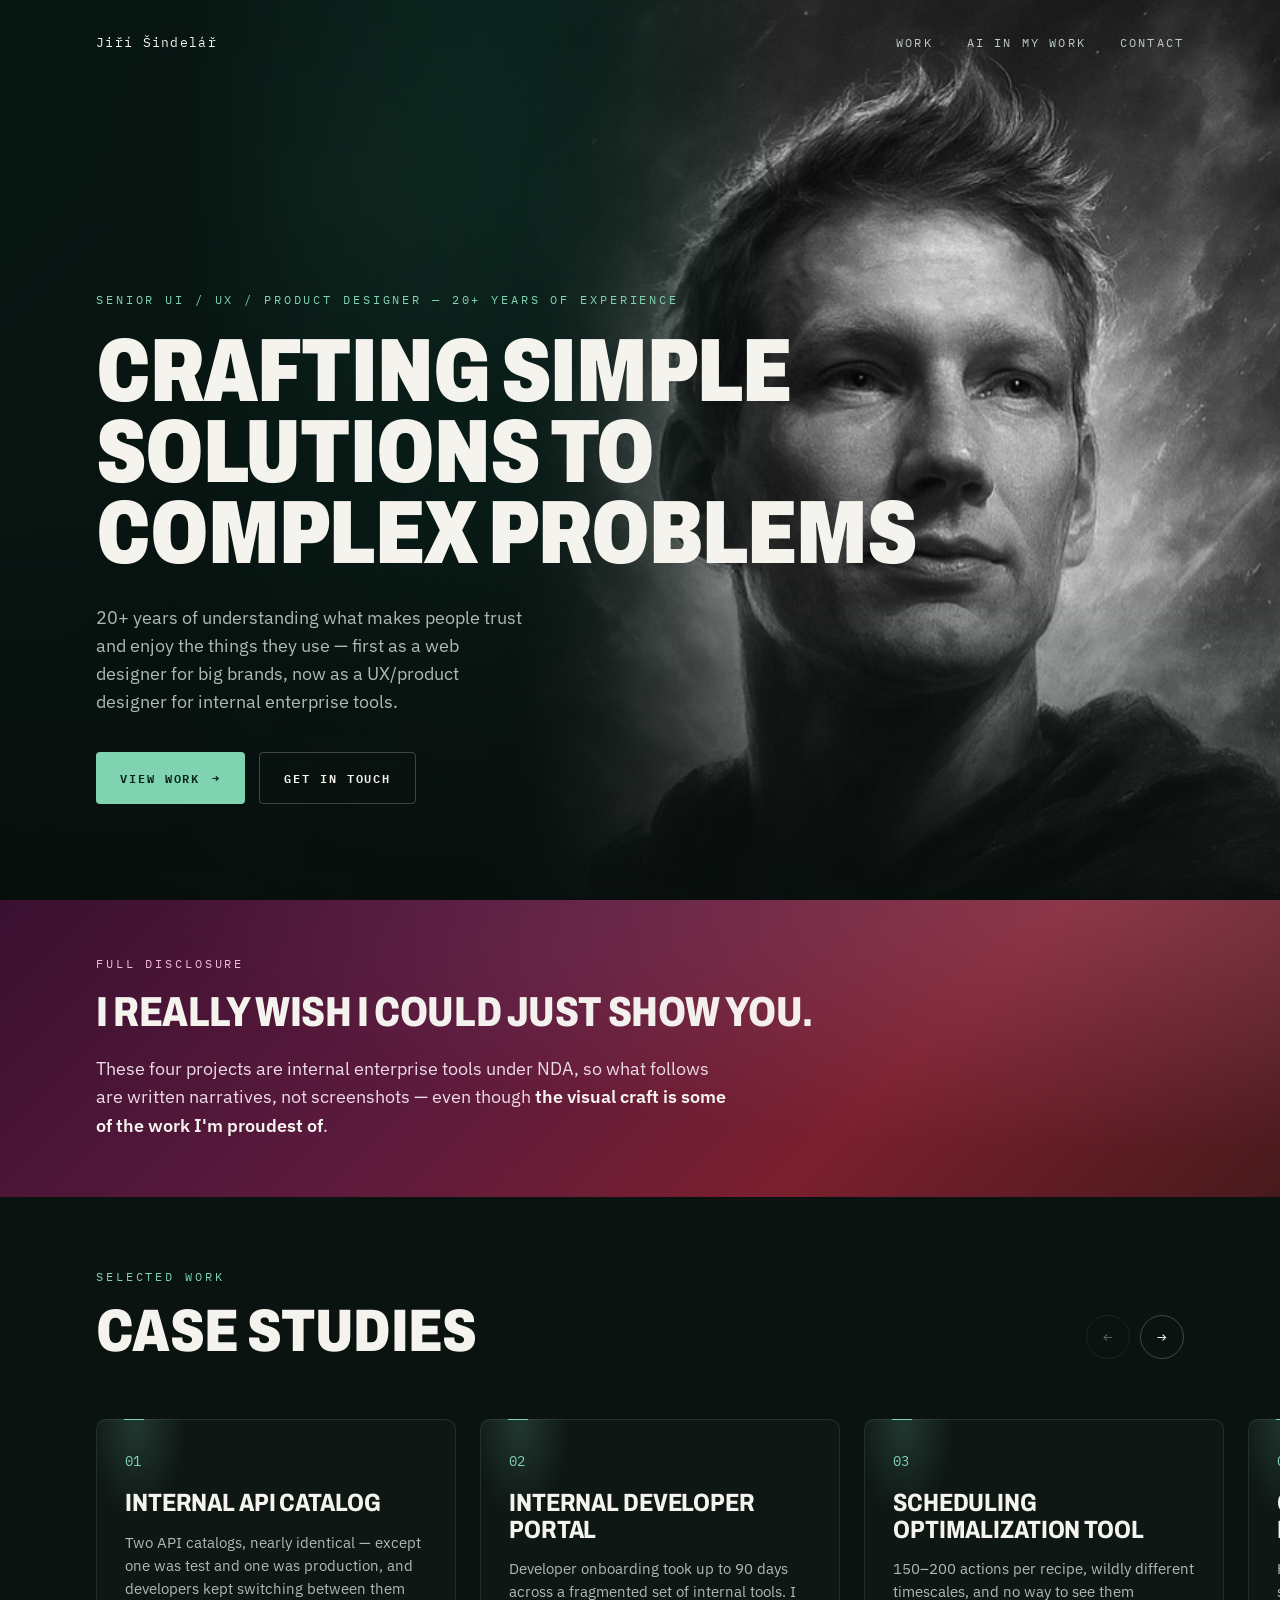
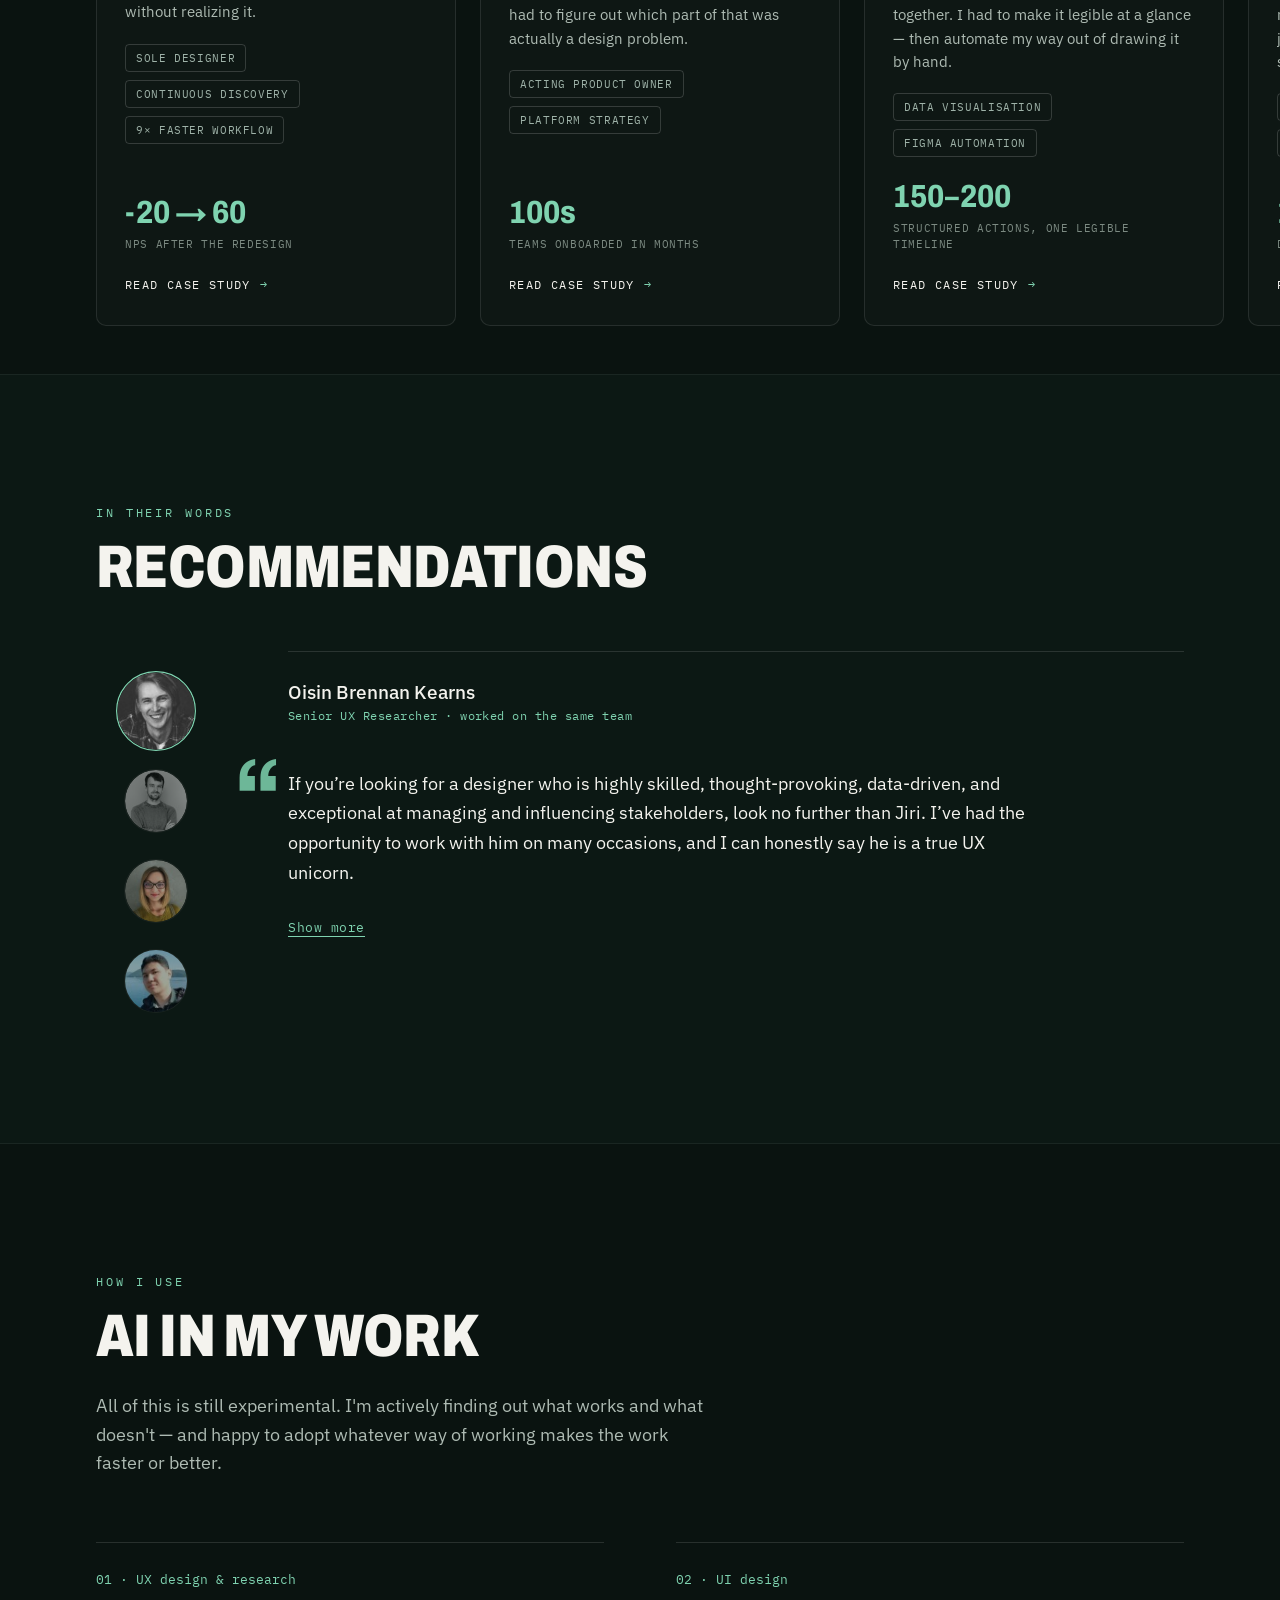
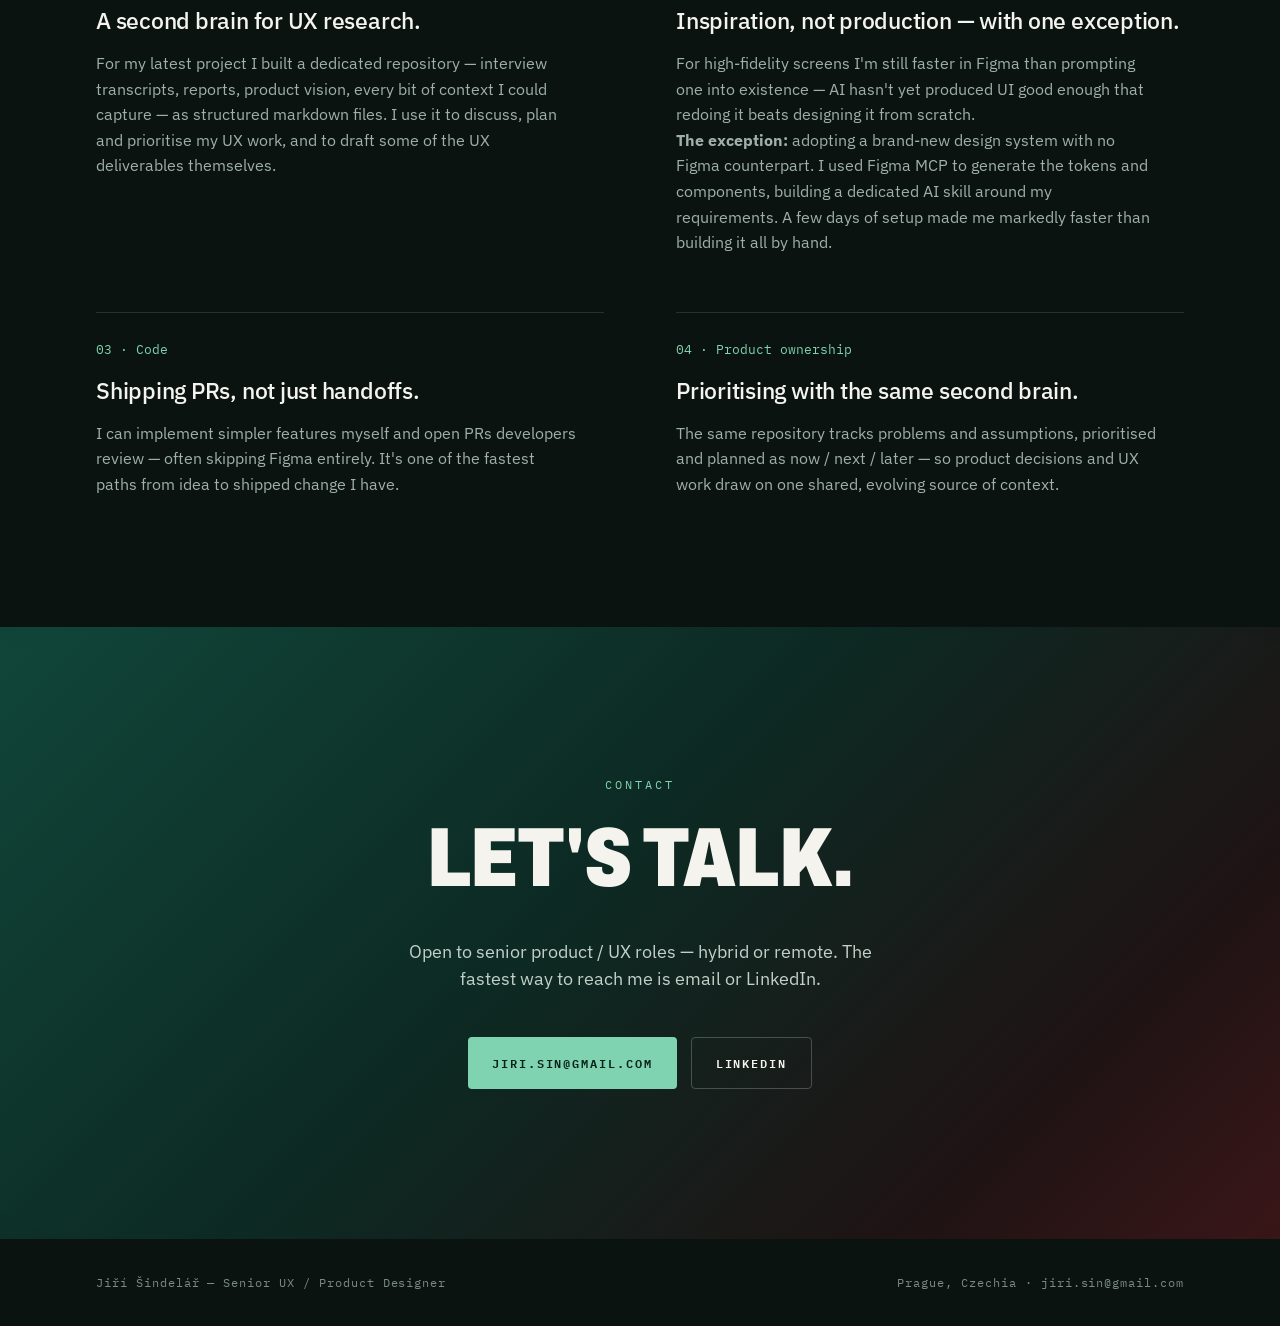
==== commit 192d6700: "Flip backgrounds of Recommendations and AI in my work sections Give the Recommendations section the " ====
--- a/index.html
+++ b/index.html
@@ -148,6 +148,7 @@
 
 <!-- ================= RECOMMENDATIONS ================= -->
 <section id="recommendations" class="recs-section">
+<div class="recs-inner">
   <div data-reveal class="eyebrow">In their words</div>
   <h2 data-reveal data-reveal-delay="100" class="display-h2">Recommendations</h2>
   <div data-reveal class="rec-layout">
@@ -220,6 +221,7 @@
 
     </div>
   </div>
+</div>
 </section>
 
 <!-- ================= APPROACH ================= -->
--- a/style.css
+++ b/style.css
@@ -233,12 +233,13 @@
 .case-card .read .arrow { color: var(--accent); }
 
 /* ---------- Recommendations ---------- */
-.recs-section { max-width: 1200px; margin: 0 auto; padding: 110px 56px 130px; }
+.recs-section { background: var(--bg-alt); border-top: 1px solid var(--line-soft); border-bottom: 1px solid var(--line-soft); }
+.recs-inner { max-width: 1200px; margin: 0 auto; padding: 130px 56px; }
 .rec-layout { display: grid; grid-template-columns: 120px 1fr; gap: 72px; margin-top: 56px; align-items: start; }
 .rec-tabs { display: flex; flex-direction: column; gap: 26px; align-items: center; padding-top: 28px; }
 .rec-tab {
   width: 64px; height: 64px; border-radius: 50%; padding: 0; cursor: pointer;
-  border: 1px solid var(--line); background: var(--bg-alt); color: var(--muted);
+  border: 1px solid var(--line); background: var(--bg); color: var(--muted);
   font-family: var(--font-mono); font-size: 15px; letter-spacing: .04em;
   opacity: .6; transition: transform .25s, opacity .25s, border-color .25s, color .25s;
 }
@@ -268,7 +269,6 @@
 .rec-toggle:focus-visible { outline: 2px solid var(--accent); outline-offset: 3px; }
 
 /* ---------- Approach ---------- */
-.approach-section { background: var(--bg-alt); border-top: 1px solid var(--line-soft); border-bottom: 1px solid var(--line-soft); }
 .approach-inner { max-width: 1200px; margin: 0 auto; padding: 130px 56px; }
 .approach-lede { margin: 0 0 64px; font-size: 18px; line-height: 1.6; color: var(--muted); max-width: 620px; }
 .principle-grid { display: grid; grid-template-columns: 1fr 1fr; gap: 56px 72px; }
@@ -386,7 +386,7 @@
   .principle-grid { grid-template-columns: 1fr; }
   .rec-layout { grid-template-columns: 1fr; gap: 32px; }
   .rec-tabs { flex-direction: row; justify-content: center; gap: 22px; padding-top: 0; }
-  .recs-section { padding-left: 28px; padding-right: 28px; }
+  .recs-inner { padding-left: 28px; padding-right: 28px; }
   .cs-metabar-inner { grid-template-columns: 1fr; }
   .cs-metrics { justify-content: flex-start; }
   .cs-metrics .metric-item { text-align: left; }
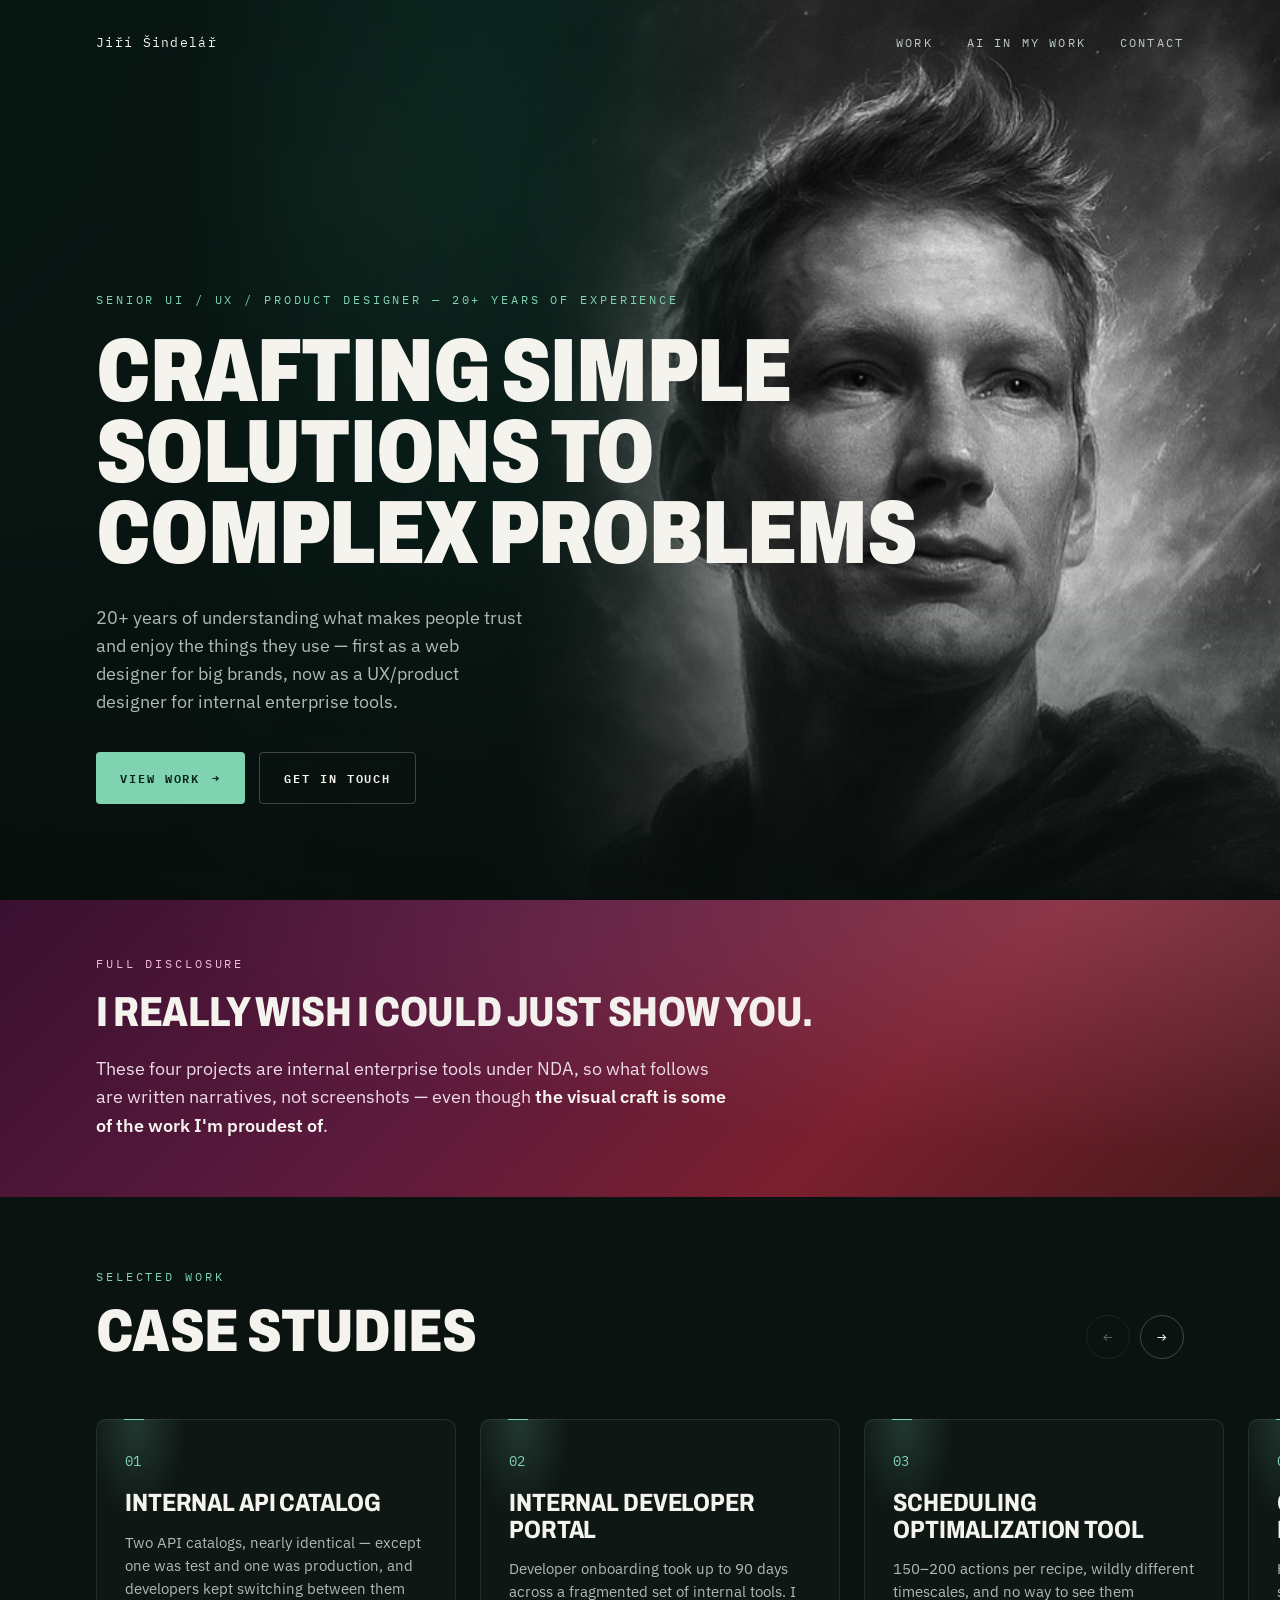
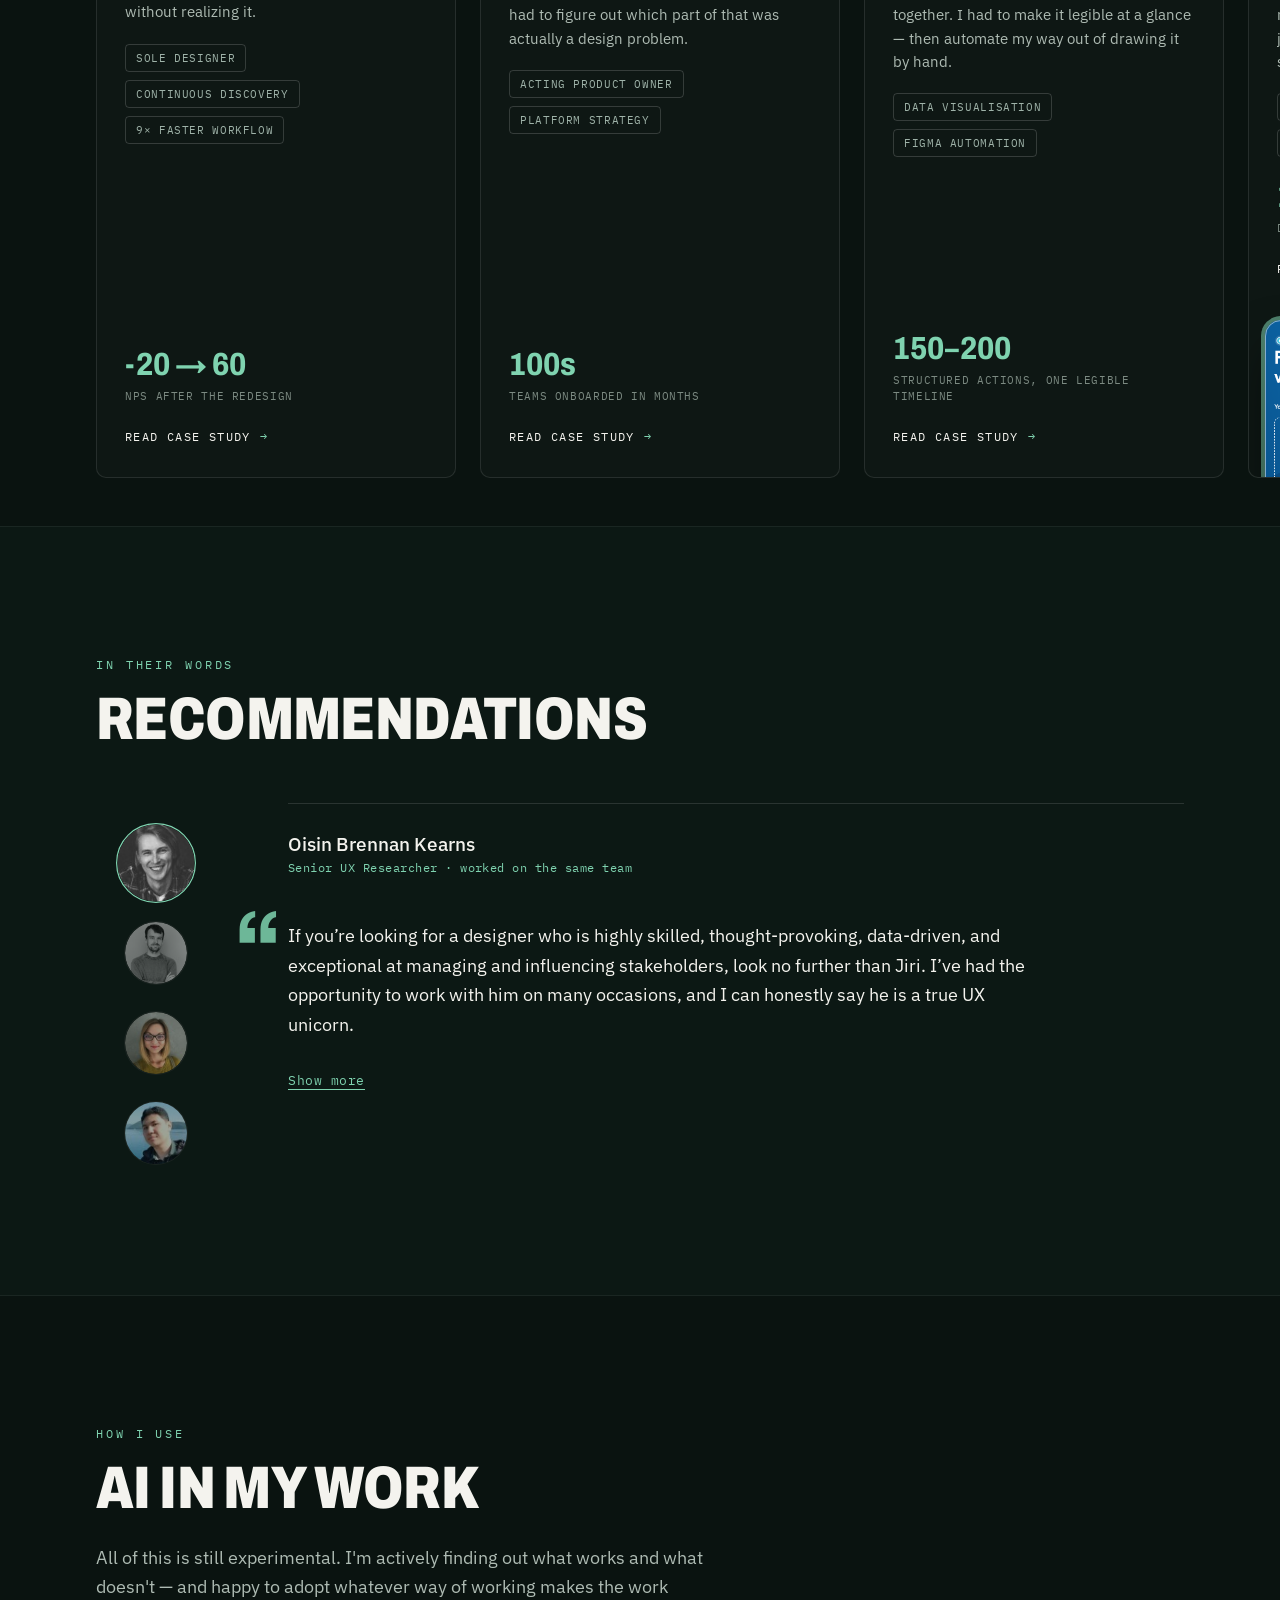
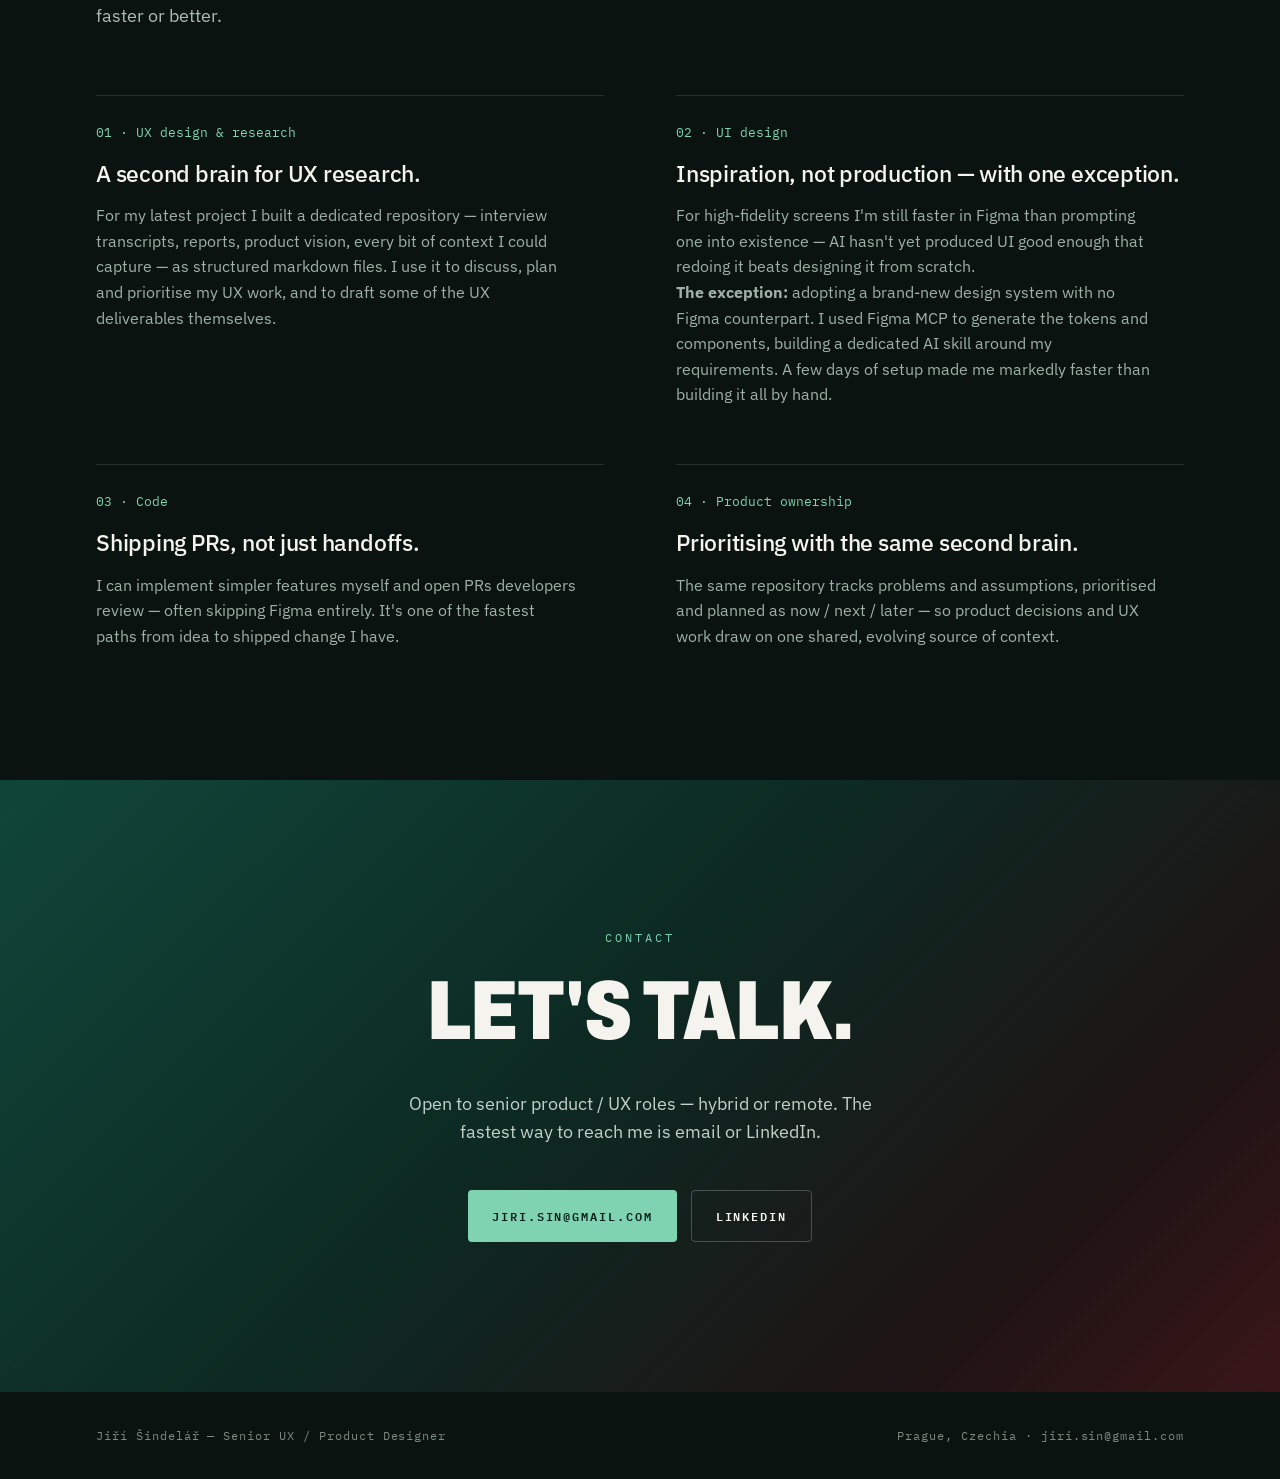
==== commit 80ecfb0c: "Gene research page: prototype link, imagery, meta row; prototype updates Co-Authored-By: Claude Sonn" ====
--- a/index.html
+++ b/index.html
@@ -123,7 +123,7 @@
         </div>
       </a>
 
-      <a class="case-card" href="gene-research.html">
+      <a class="case-card has-pop" href="gene-research.html">
         <div>
           <div class="n">04</div>
           <h3>Gene research exploration tool</h3>
@@ -138,6 +138,7 @@
           <div class="metric-label">Data columns made scannable</div>
           <div class="read">Read case study <span class="arrow">→</span></div>
         </div>
+        <div class="pop-clip" aria-hidden="true"><div class="pop"><img src="images/gene-explorer-home.png" alt="" loading="lazy"><i></i></div></div>
       </a>
 
       <div class="carousel-spacer" aria-hidden="true"></div>
--- a/style.css
+++ b/style.css
@@ -396,3 +396,22 @@
   .work-header { align-items: flex-start; }
   .carousel-wrap { --carousel-inset: 28px; }
 }
+
+/* project imagery */
+.case-card.has-pop { padding-bottom: 200px; }
+.case-card .pop-clip { position: absolute; inset: 0; overflow: hidden; border-radius: 10px; pointer-events: none; }
+.case-card .pop { position: absolute; right: -64px; bottom: -48px; width: 410px; padding: 4px; border-radius: 20px; background: linear-gradient(135deg, rgba(127,211,176,.55) 0%, rgba(127,211,176,.35) 45%, rgba(255,255,255,.28) 100%); box-shadow: 0 24px 50px -12px rgba(0,0,0,.6); transition: transform .45s ease; transform-origin: 100% 100%; }
+.case-card .pop img { display: block; width: 100%; height: auto; border-radius: 16px; }
+.case-card .pop i { position: absolute; inset: 4px; border-radius: 16px; border: 1px solid rgba(255,255,255,.5); pointer-events: none; }
+.case-card.has-pop:hover .pop { transform: translate(0px, -6px); }
+.cs-shot { max-width: 1100px; margin: 0 auto; padding: 56px 56px 0; }
+.cs-shot figure { margin: 0; }
+.cs-shot img { display: block; width: 100%; height: auto; border-radius: 14px; border: 1px solid var(--line); box-shadow: 0 30px 70px -30px rgba(0,0,0,.7); }
+.cs-shot figcaption { margin-top: 14px; font-family: var(--font-mono); font-size: 11px; letter-spacing: .08em; text-transform: uppercase; color: var(--faint); }
+@media (max-width: 720px) { .cs-shot { padding: 36px 20px 0; } }
+
+.cs-shot .shot-link { position: relative; display: block; border-radius: 14px; }
+.cs-shot .shot-link img { transition: transform .4s ease, box-shadow .4s ease, border-color .3s ease; }
+.cs-shot .shot-link:hover img { transform: translateY(-4px); border-color: rgba(127,211,176,.5); box-shadow: 0 36px 80px -28px rgba(0,0,0,.75); }
+.cs-shot .shot-cta { position: absolute; right: 20px; bottom: 20px; display: inline-flex; gap: 9px; align-items: center; padding: 11px 18px; border-radius: 99px; background: var(--accent); color: var(--accent-ink); font-family: var(--font-mono); font-size: 11.5px; letter-spacing: .12em; text-transform: uppercase; opacity: 0; transform: translateY(6px); transition: opacity .3s ease, transform .3s ease; }
+.cs-shot .shot-link:hover .shot-cta, .cs-shot .shot-link:focus-visible .shot-cta { opacity: 1; transform: none; }
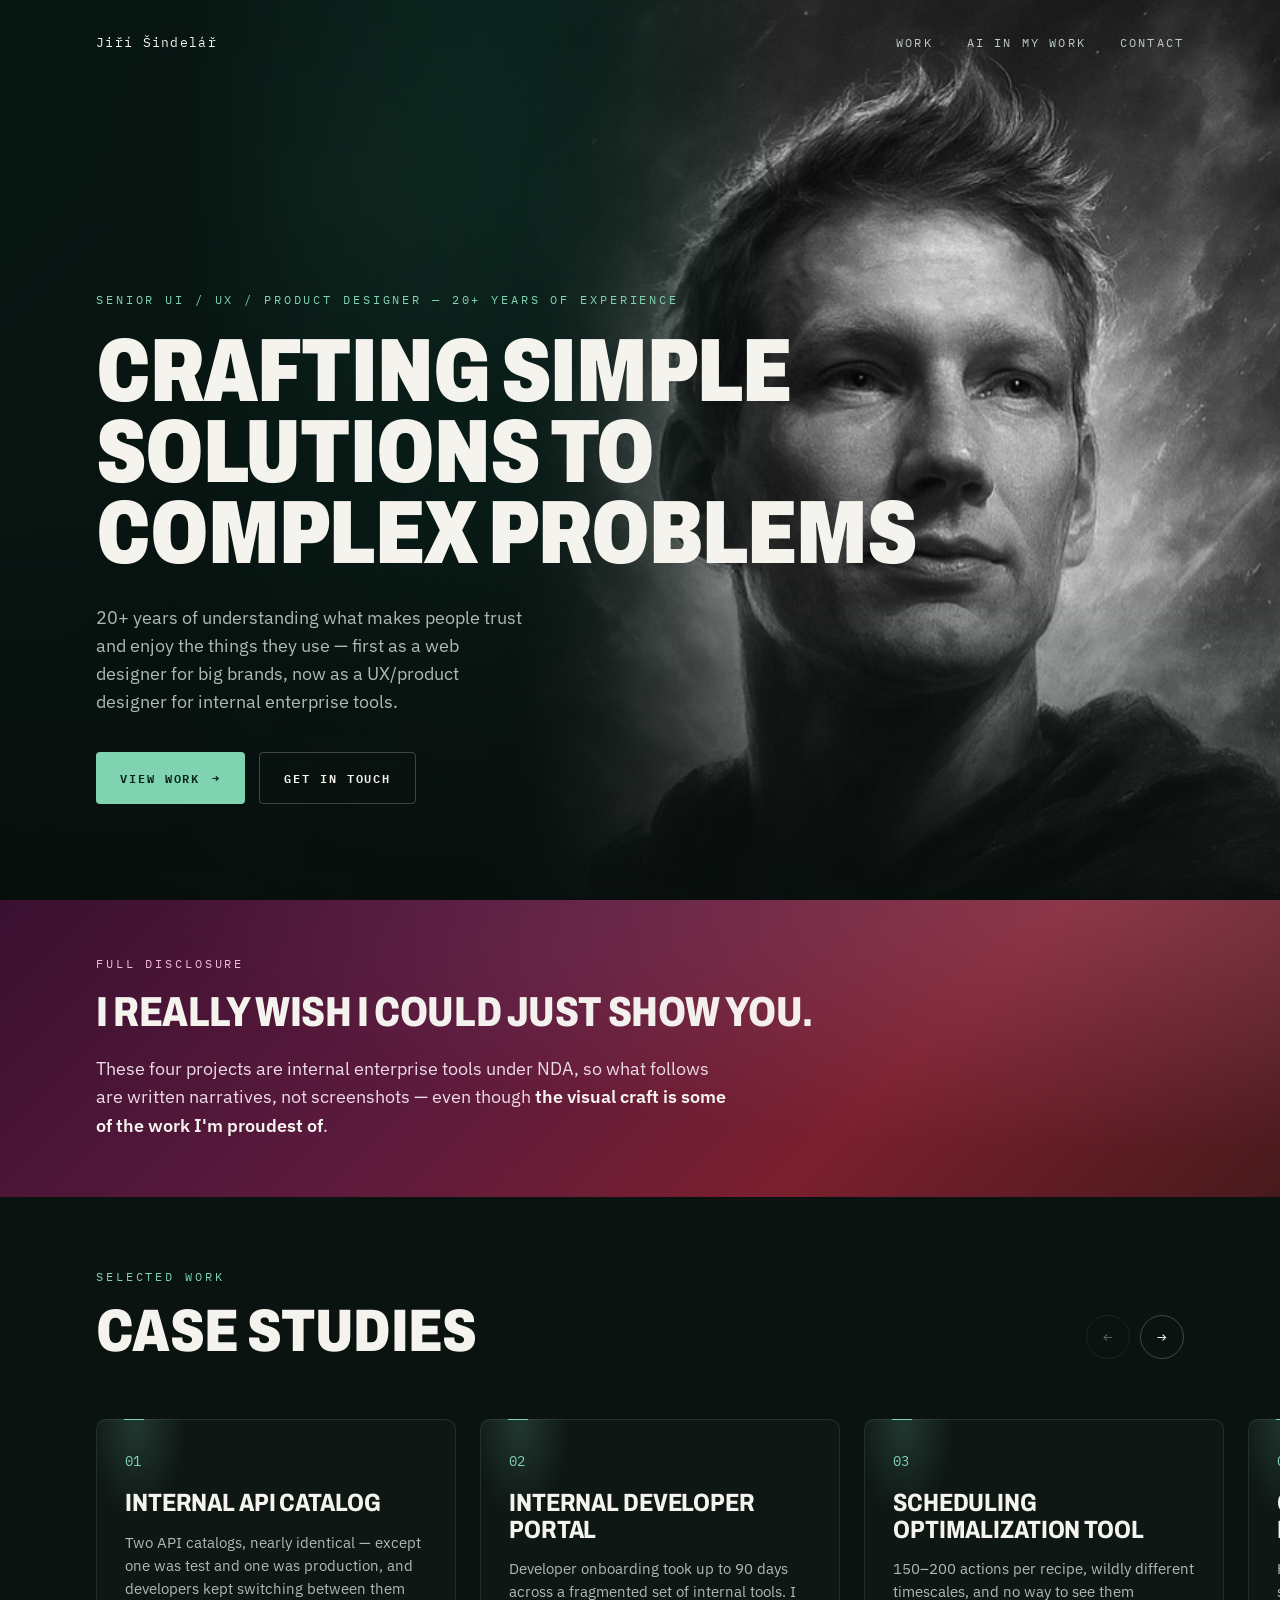
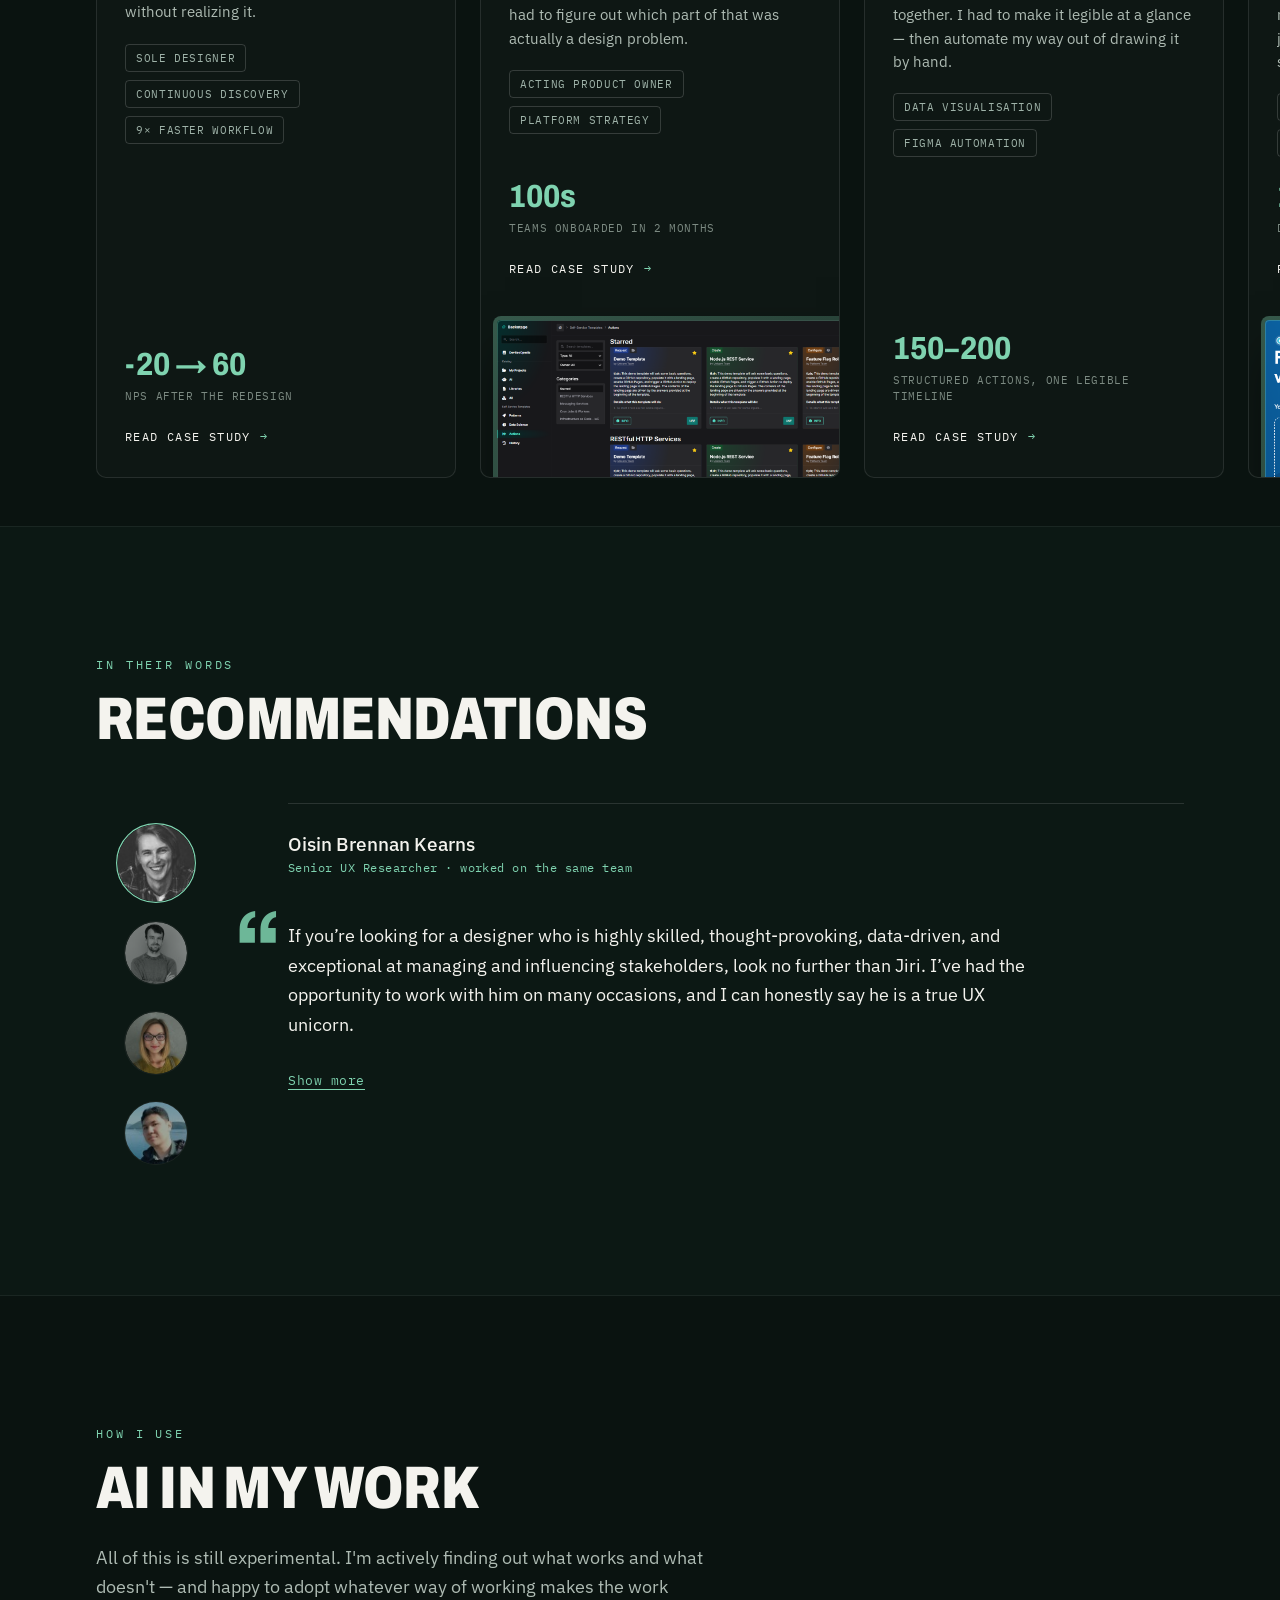
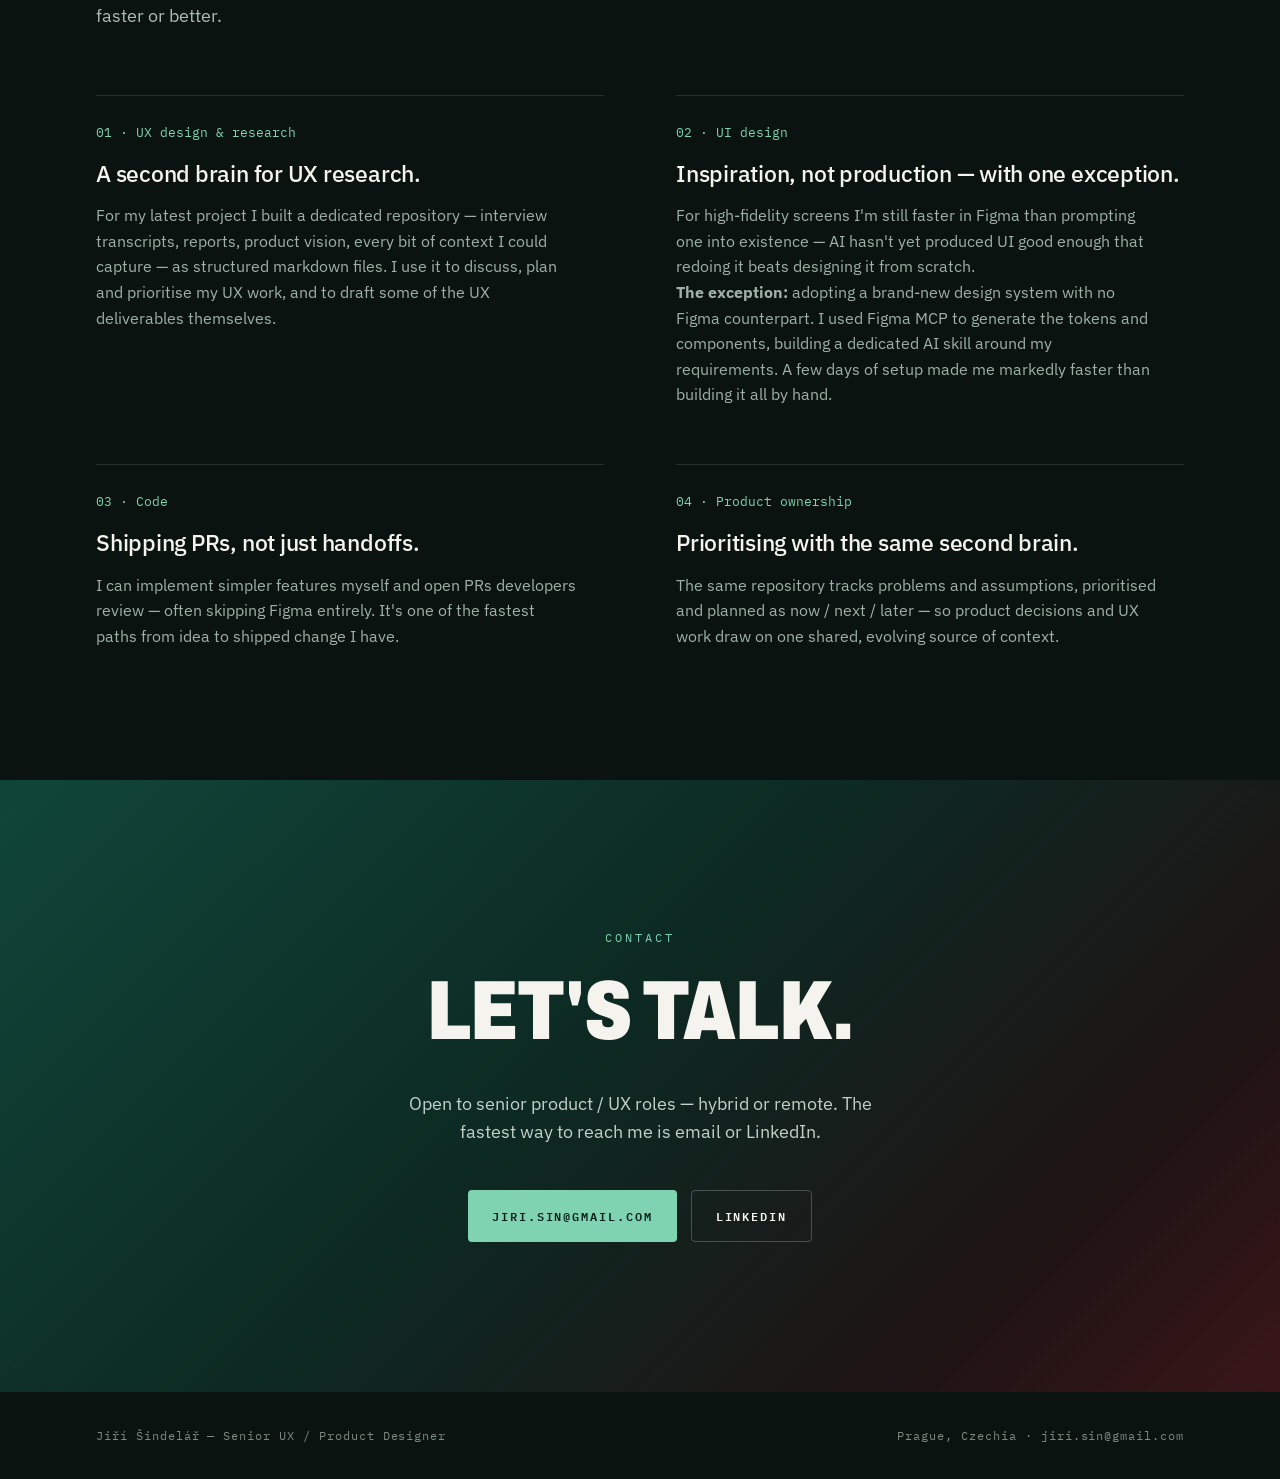
==== commit e8f49c0a: "Portal prototype: more pages, case study imagery and wording Add DevSecOpedia, catalog (Libraries/Al" ====
--- a/index.html
+++ b/index.html
@@ -89,7 +89,7 @@
         </div>
       </a>
 
-      <a class="case-card" href="developer-portal.html">
+      <a class="case-card has-pop" href="developer-portal.html">
         <div>
           <div class="n">02</div>
           <h3>Internal developer portal</h3>
@@ -101,9 +101,10 @@
         </div>
         <div>
           <div class="metric">100s</div>
-          <div class="metric-label">Teams onboarded in months</div>
-          <div class="read">Read case study <span class="arrow">→</span></div>
-        </div>
+          <div class="metric-label">Teams onboarded in 2 months</div>
+          <div class="read">Read case study <span class="arrow">→</span></div>
+        </div>
+        <div class="pop-clip" aria-hidden="true"><div class="pop"><img src="images/internal-developer-portal-home.png" alt="" loading="lazy"><i></i></div></div>
       </a>
 
       <a class="case-card" href="drug-scheduling.html">
--- a/style.css
+++ b/style.css
@@ -400,9 +400,9 @@
 /* project imagery */
 .case-card.has-pop { padding-bottom: 200px; }
 .case-card .pop-clip { position: absolute; inset: 0; overflow: hidden; border-radius: 10px; pointer-events: none; }
-.case-card .pop { position: absolute; right: -64px; bottom: -48px; width: 410px; padding: 4px; border-radius: 20px; background: linear-gradient(135deg, rgba(127,211,176,.55) 0%, rgba(127,211,176,.35) 45%, rgba(255,255,255,.28) 100%); box-shadow: 0 24px 50px -12px rgba(0,0,0,.6); transition: transform .45s ease; transform-origin: 100% 100%; }
-.case-card .pop img { display: block; width: 100%; height: auto; border-radius: 16px; }
-.case-card .pop i { position: absolute; inset: 4px; border-radius: 16px; border: 1px solid rgba(255,255,255,.5); pointer-events: none; }
+.case-card .pop { position: absolute; right: -64px; bottom: -48px; width: 410px; padding: 4px; border-radius: 8px; background: linear-gradient(135deg, rgba(127,211,176,.35) 0%, rgba(127,211,176,.15) 100%); box-shadow: 0 24px 50px -12px rgba(0,0,0,.6); transition: transform .45s ease; transform-origin: 100% 100%; }
+.case-card .pop img { display: block; width: 100%; height: auto; border-radius: 4px; }
+.case-card .pop i { position: absolute; inset: 4px; border-radius: 4px; border: 1px solid rgba(127,211,176,.3); pointer-events: none; }
 .case-card.has-pop:hover .pop { transform: translate(0px, -6px); }
 .cs-shot { max-width: 1100px; margin: 0 auto; padding: 56px 56px 0; }
 .cs-shot figure { margin: 0; }
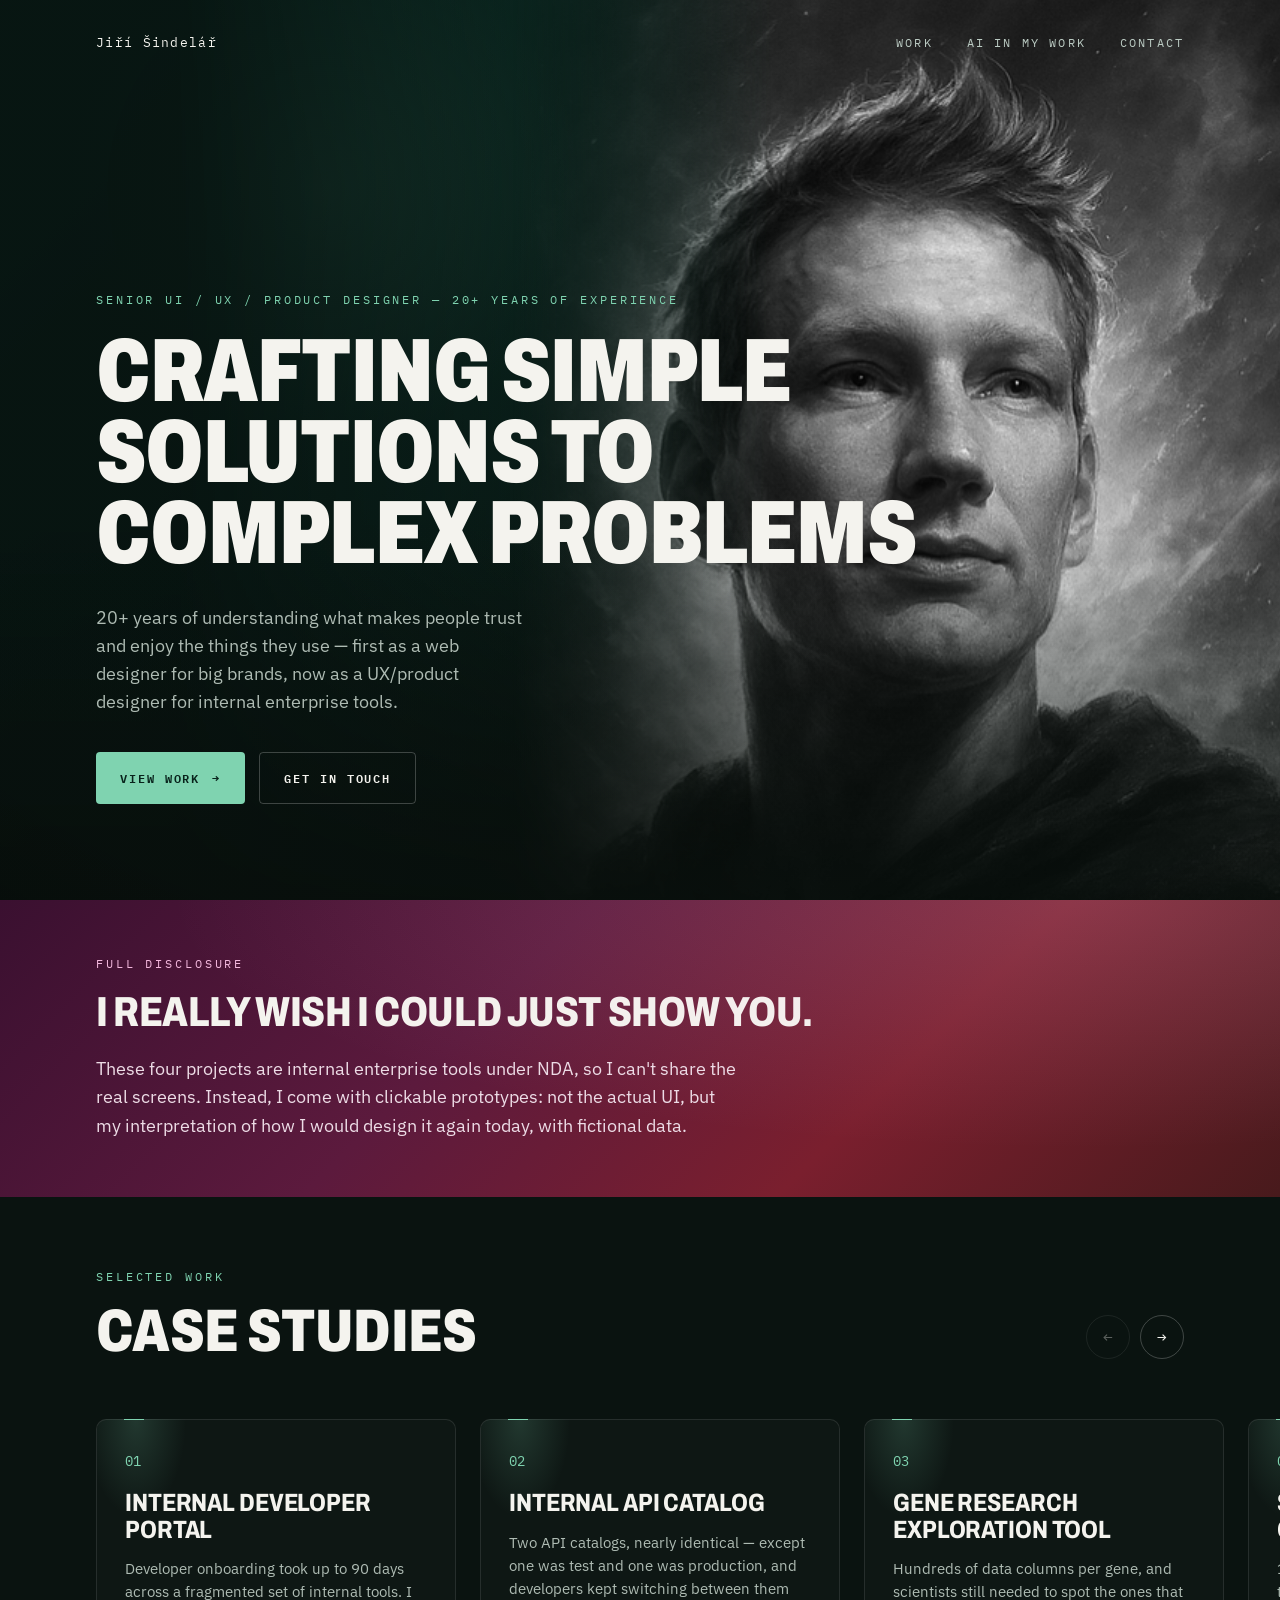
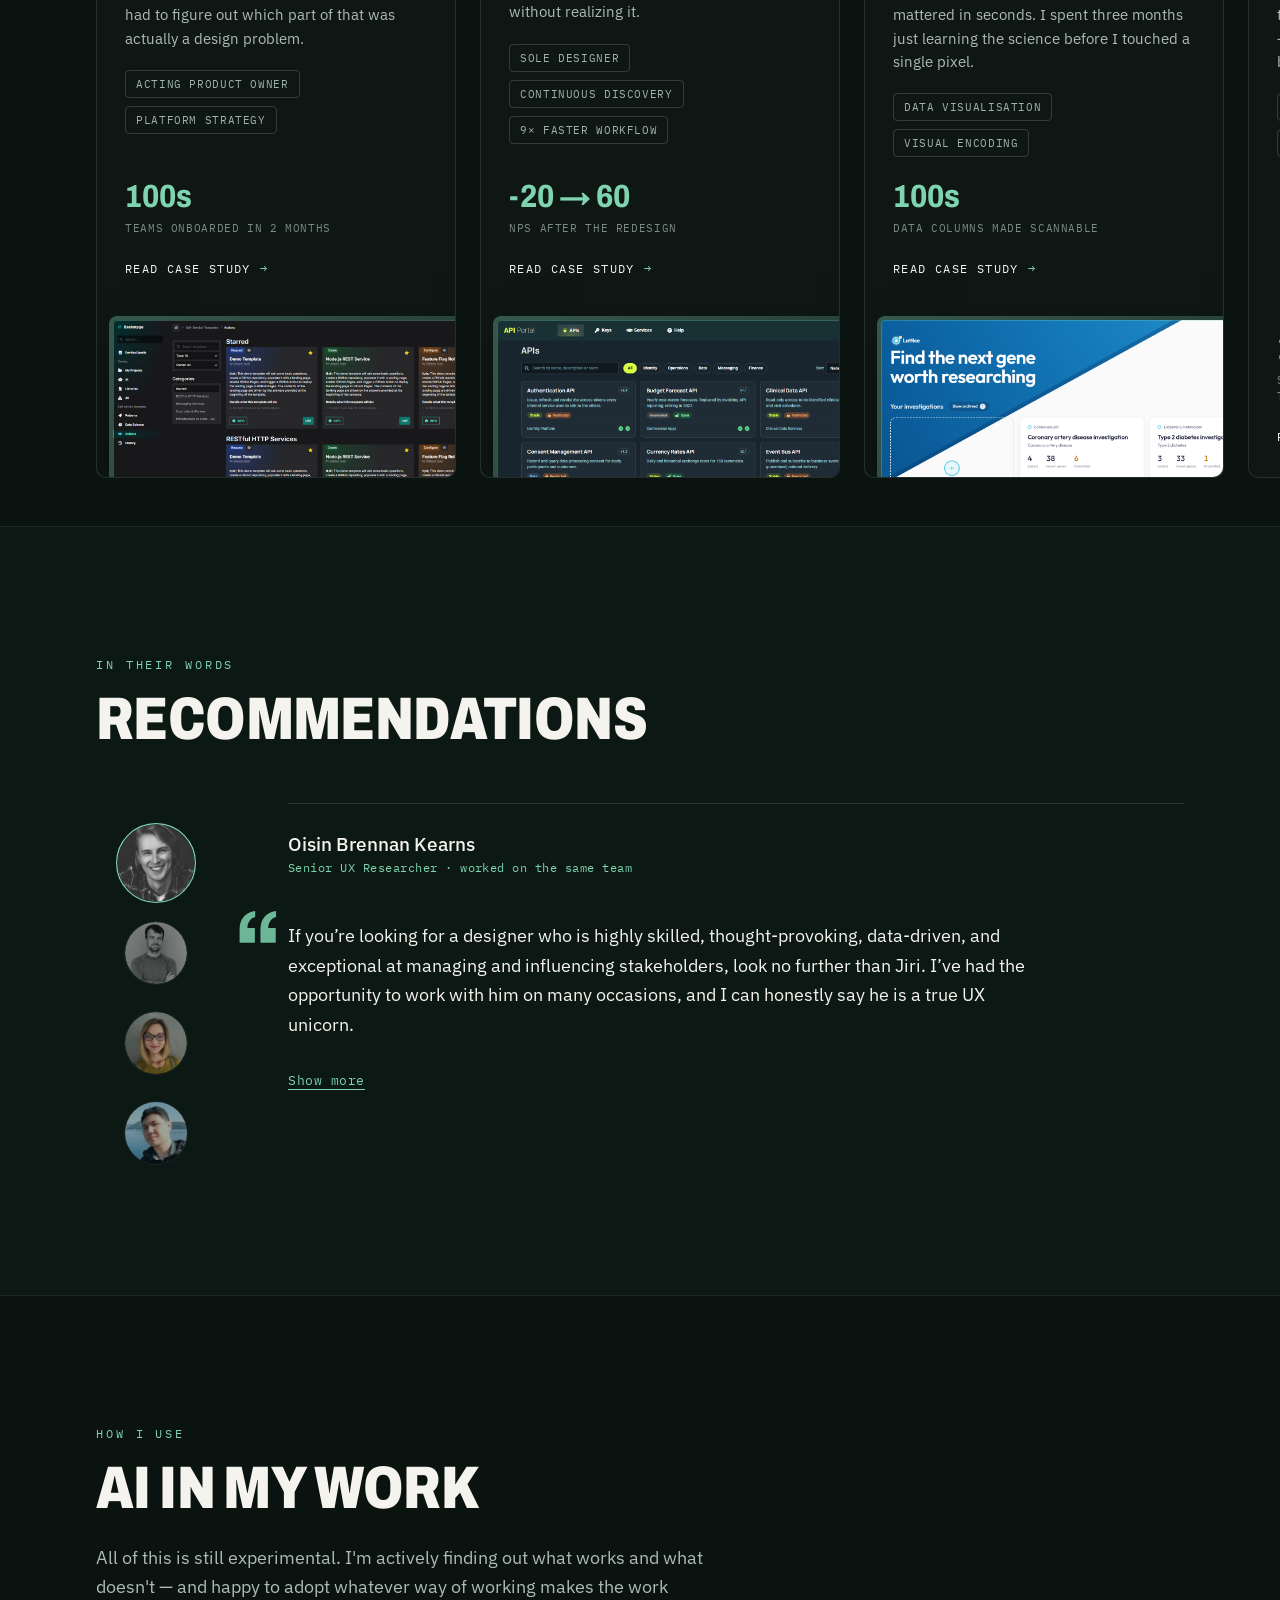
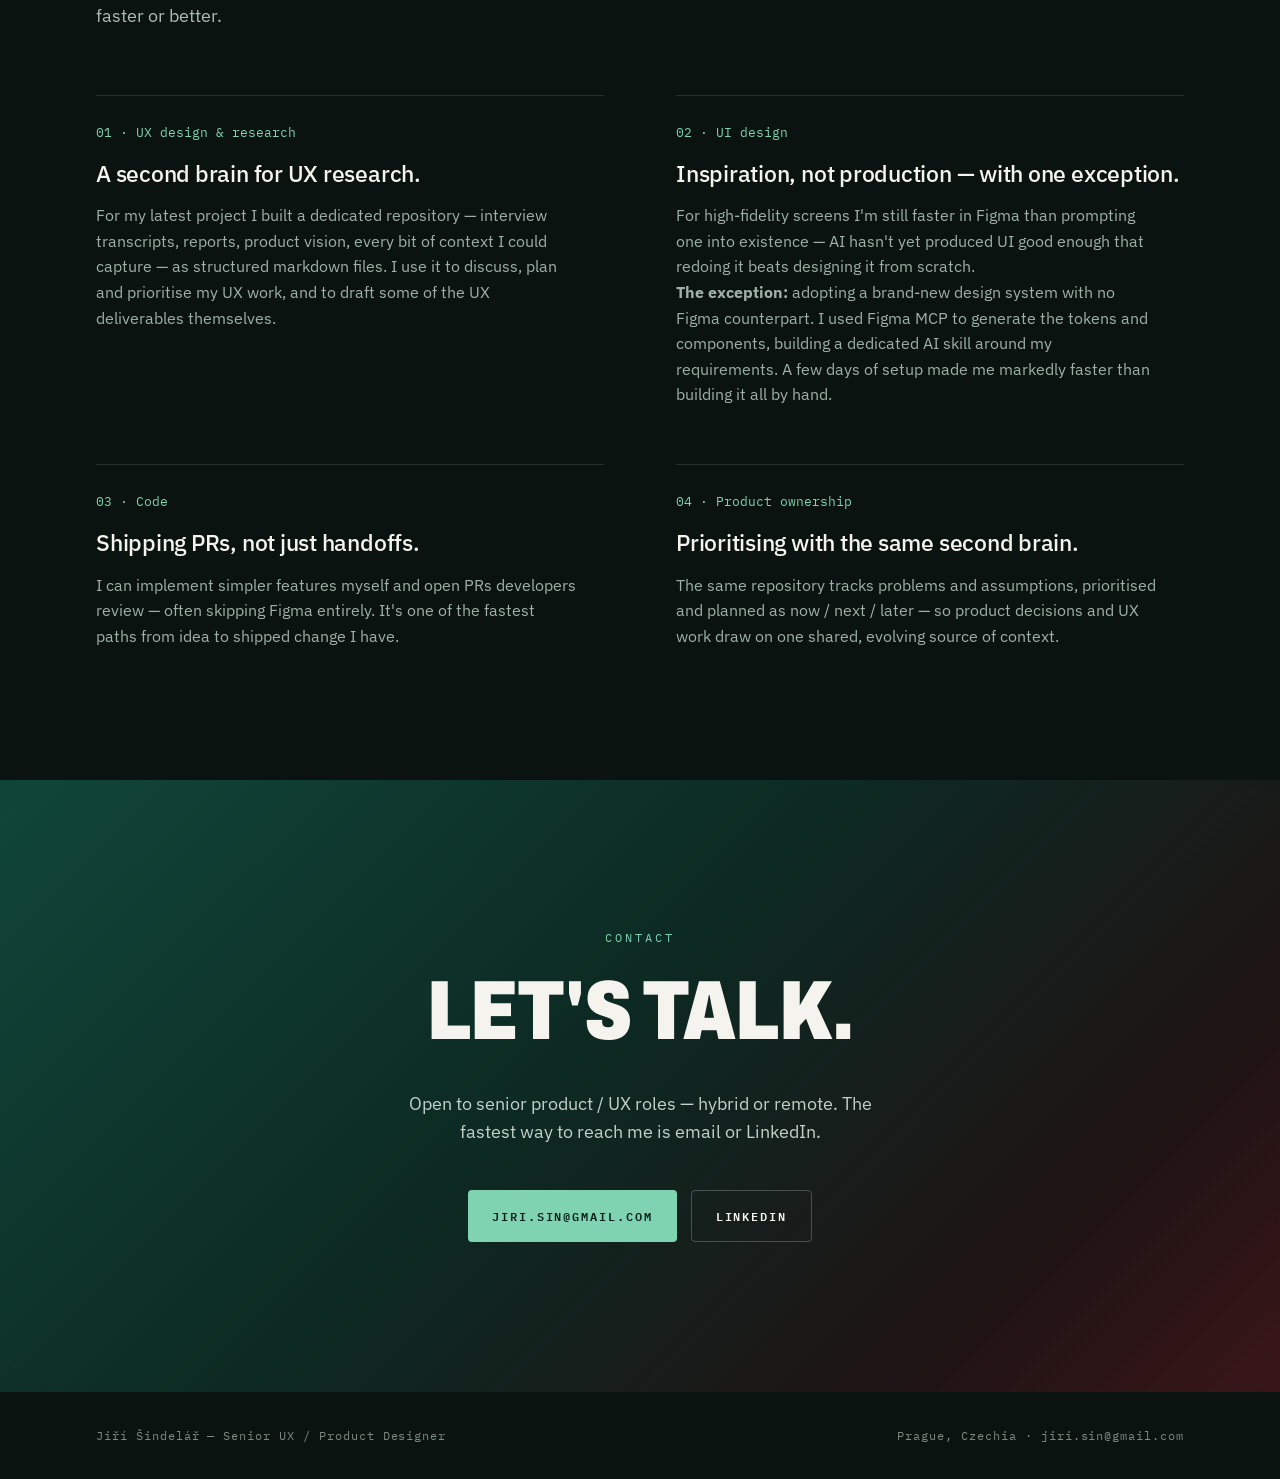
==== commit 38729d08: "API catalog prototype: catalog, keys, services, help; case study imagery Expand the api-catalog prot" ====
--- a/index.html
+++ b/index.html
@@ -52,7 +52,7 @@
       <div class="nda-banner-inner">
         <div class="nda-eyebrow">Full disclosure</div>
         <h3 class="nda-headline">I really wish I could just show you.</h3>
-        <p class="nda-body">These four projects are internal enterprise tools under NDA, so what follows are written narratives, not screenshots — even though <strong>the visual craft is some of the work I'm proudest of</strong>.</p>
+        <p class="nda-body">These four projects are internal enterprise tools under NDA, so I can't share the real screens. Instead, I come with clickable prototypes: not the actual UI, but my interpretation of how I would design it again today, with fictional data.</p>
       </div>
     </div>
   </div>
@@ -71,9 +71,27 @@
   <div class="carousel-wrap">
     <div class="carousel" id="case-carousel">
 
-      <a class="case-card" href="api-portal.html">
+      <a class="case-card has-pop" href="developer-portal.html">
         <div>
           <div class="n">01</div>
+          <h3>Internal developer portal</h3>
+          <p>Developer onboarding took up to 90 days across a fragmented set of internal tools. I had to figure out which part of that was actually a design problem.</p>
+          <div class="tags">
+            <span class="tag">Acting Product Owner</span>
+            <span class="tag">Platform strategy</span>
+          </div>
+        </div>
+        <div>
+          <div class="metric">100s</div>
+          <div class="metric-label">Teams onboarded in 2 months</div>
+          <div class="read">Read case study <span class="arrow">→</span></div>
+        </div>
+        <div class="pop-clip" aria-hidden="true"><div class="pop"><img src="images/internal-developer-portal-home.png" alt="" loading="lazy"><i></i></div></div>
+      </a>
+
+      <a class="case-card has-pop" href="api-portal.html">
+        <div>
+          <div class="n">02</div>
           <h3>Internal API catalog</h3>
           <p>Two API catalogs, nearly identical — except one was test and one was production, and developers kept switching between them without realizing it.</p>
           <div class="tags">
@@ -87,29 +105,30 @@
           <div class="metric-label">NPS after the redesign</div>
           <div class="read">Read case study <span class="arrow">→</span></div>
         </div>
-      </a>
-
-      <a class="case-card has-pop" href="developer-portal.html">
-        <div>
-          <div class="n">02</div>
-          <h3>Internal developer portal</h3>
-          <p>Developer onboarding took up to 90 days across a fragmented set of internal tools. I had to figure out which part of that was actually a design problem.</p>
-          <div class="tags">
-            <span class="tag">Acting Product Owner</span>
-            <span class="tag">Platform strategy</span>
+        <div class="pop-clip" aria-hidden="true"><div class="pop"><img src="images/api-catalog-home.png" alt="" loading="lazy"><i></i></div></div>
+      </a>
+
+      <a class="case-card has-pop" href="gene-research.html">
+        <div>
+          <div class="n">03</div>
+          <h3>Gene research exploration tool</h3>
+          <p>Hundreds of data columns per gene, and scientists still needed to spot the ones that mattered in seconds. I spent three months just learning the science before I touched a single pixel.</p>
+          <div class="tags">
+            <span class="tag">Data visualisation</span>
+            <span class="tag">Visual encoding</span>
           </div>
         </div>
         <div>
           <div class="metric">100s</div>
-          <div class="metric-label">Teams onboarded in 2 months</div>
-          <div class="read">Read case study <span class="arrow">→</span></div>
-        </div>
-        <div class="pop-clip" aria-hidden="true"><div class="pop"><img src="images/internal-developer-portal-home.png" alt="" loading="lazy"><i></i></div></div>
+          <div class="metric-label">Data columns made scannable</div>
+          <div class="read">Read case study <span class="arrow">→</span></div>
+        </div>
+        <div class="pop-clip" aria-hidden="true"><div class="pop"><img src="images/gene-explorer-home.png" alt="" loading="lazy"><i></i></div></div>
       </a>
 
       <a class="case-card" href="drug-scheduling.html">
         <div>
-          <div class="n">03</div>
+          <div class="n">04</div>
           <h3>Scheduling optimalization tool</h3>
           <p>150–200 actions per recipe, wildly different timescales, and no way to see them together. I had to make it legible at a glance — then automate my way out of drawing it by hand.</p>
           <div class="tags">
@@ -122,24 +141,6 @@
           <div class="metric-label">Structured actions, one legible timeline</div>
           <div class="read">Read case study <span class="arrow">→</span></div>
         </div>
-      </a>
-
-      <a class="case-card has-pop" href="gene-research.html">
-        <div>
-          <div class="n">04</div>
-          <h3>Gene research exploration tool</h3>
-          <p>Hundreds of data columns per gene, and scientists still needed to spot the ones that mattered in seconds. I spent three months just learning the science before I touched a single pixel.</p>
-          <div class="tags">
-            <span class="tag">Data visualisation</span>
-            <span class="tag">Visual encoding</span>
-          </div>
-        </div>
-        <div>
-          <div class="metric">100s</div>
-          <div class="metric-label">Data columns made scannable</div>
-          <div class="read">Read case study <span class="arrow">→</span></div>
-        </div>
-        <div class="pop-clip" aria-hidden="true"><div class="pop"><img src="images/gene-explorer-home.png" alt="" loading="lazy"><i></i></div></div>
       </a>
 
       <div class="carousel-spacer" aria-hidden="true"></div>
--- a/style.css
+++ b/style.css
@@ -248,6 +248,8 @@
 .rec-tab[aria-selected="true"] { transform: scale(1.25); opacity: 1; border-color: var(--accent); color: var(--accent); }
 .rec-tab { overflow: hidden; }
 .rec-tab img { width: 100%; height: 100%; border-radius: 50%; object-fit: cover; display: block; }
+.rec-solo { display: block; width: 64px; height: 64px; border-radius: 50%; overflow: hidden; transform: scale(1.25); border: 1px solid var(--accent); }
+.rec-solo img { width: 100%; height: 100%; object-fit: cover; display: block; }
 .rec-tab img.crop { transform: scale(1.5); transform-origin: 50% 35%; }
 .rec-panels { display: grid; border-top: 1px solid rgba(255,255,255,.12); padding-top: 28px; }
 .rec { grid-area: 1 / 1; margin: 0; visibility: hidden; opacity: 0; transition: opacity .3s; }
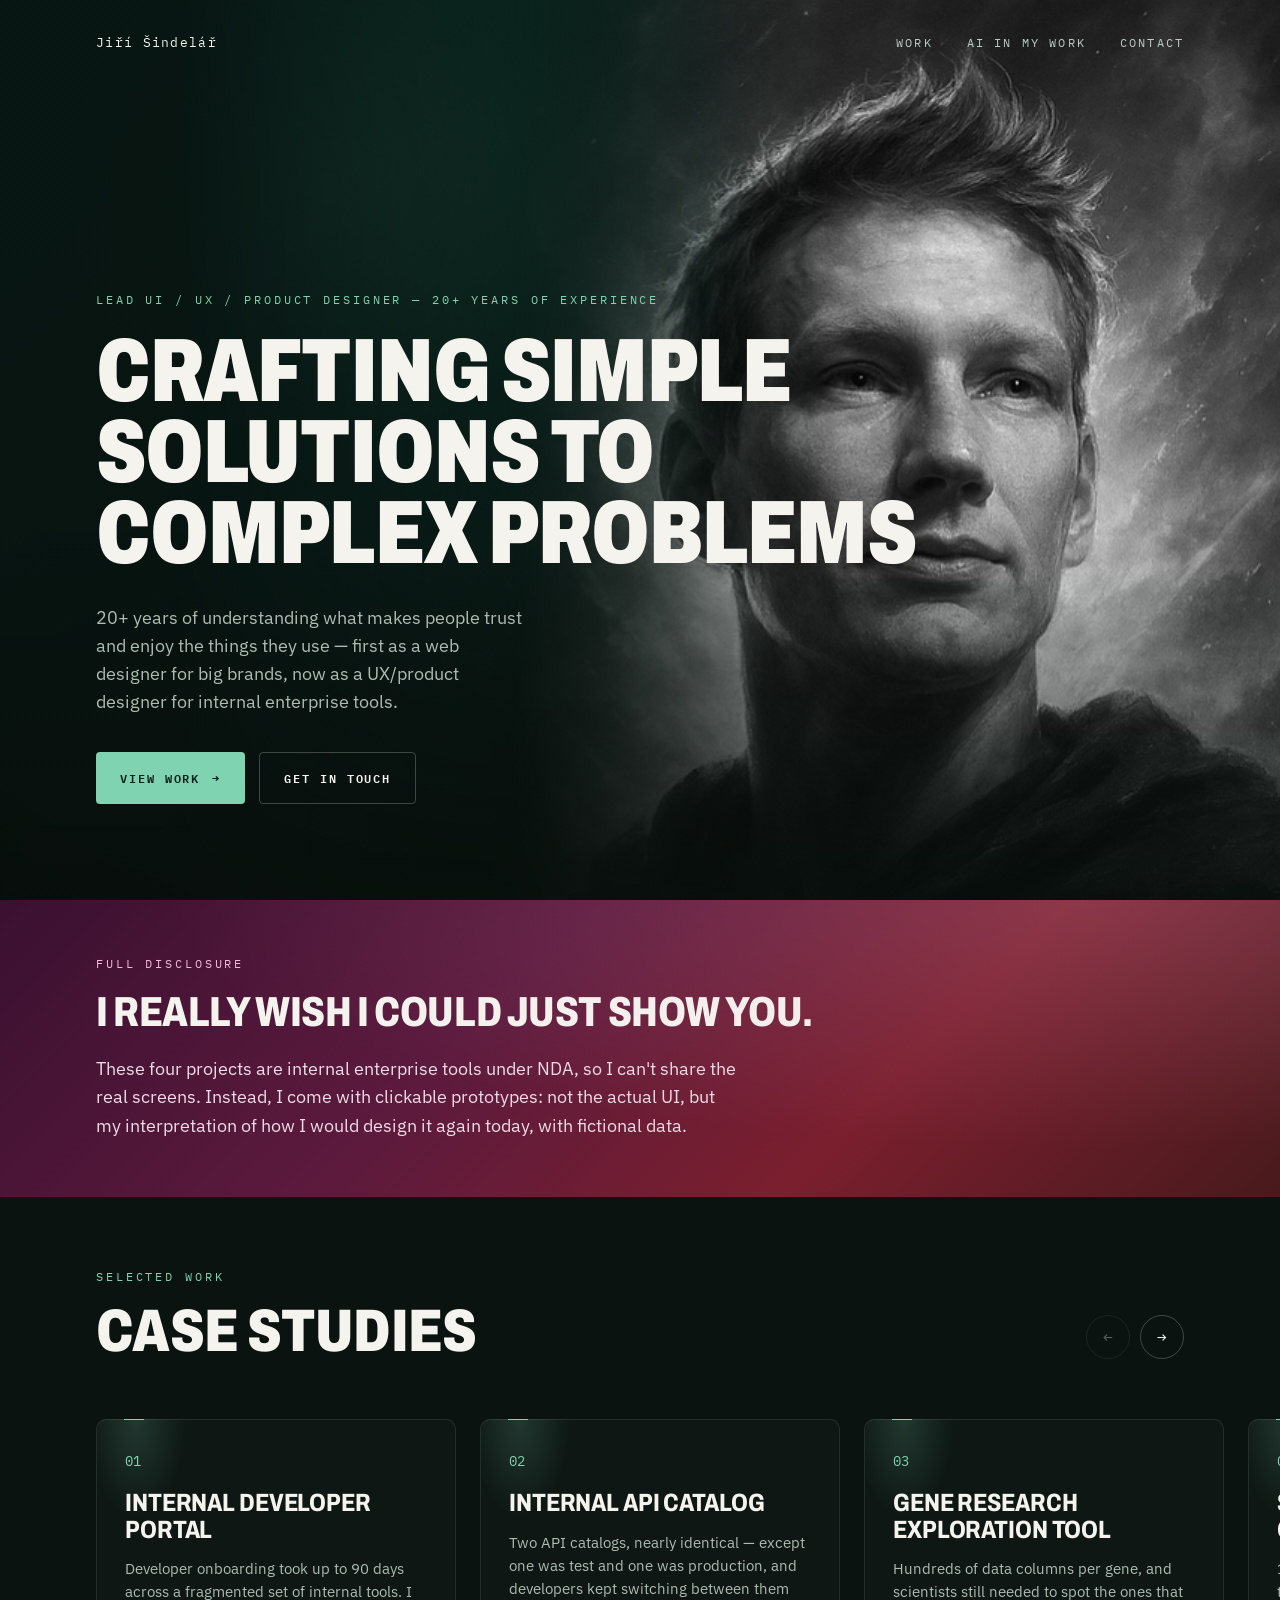
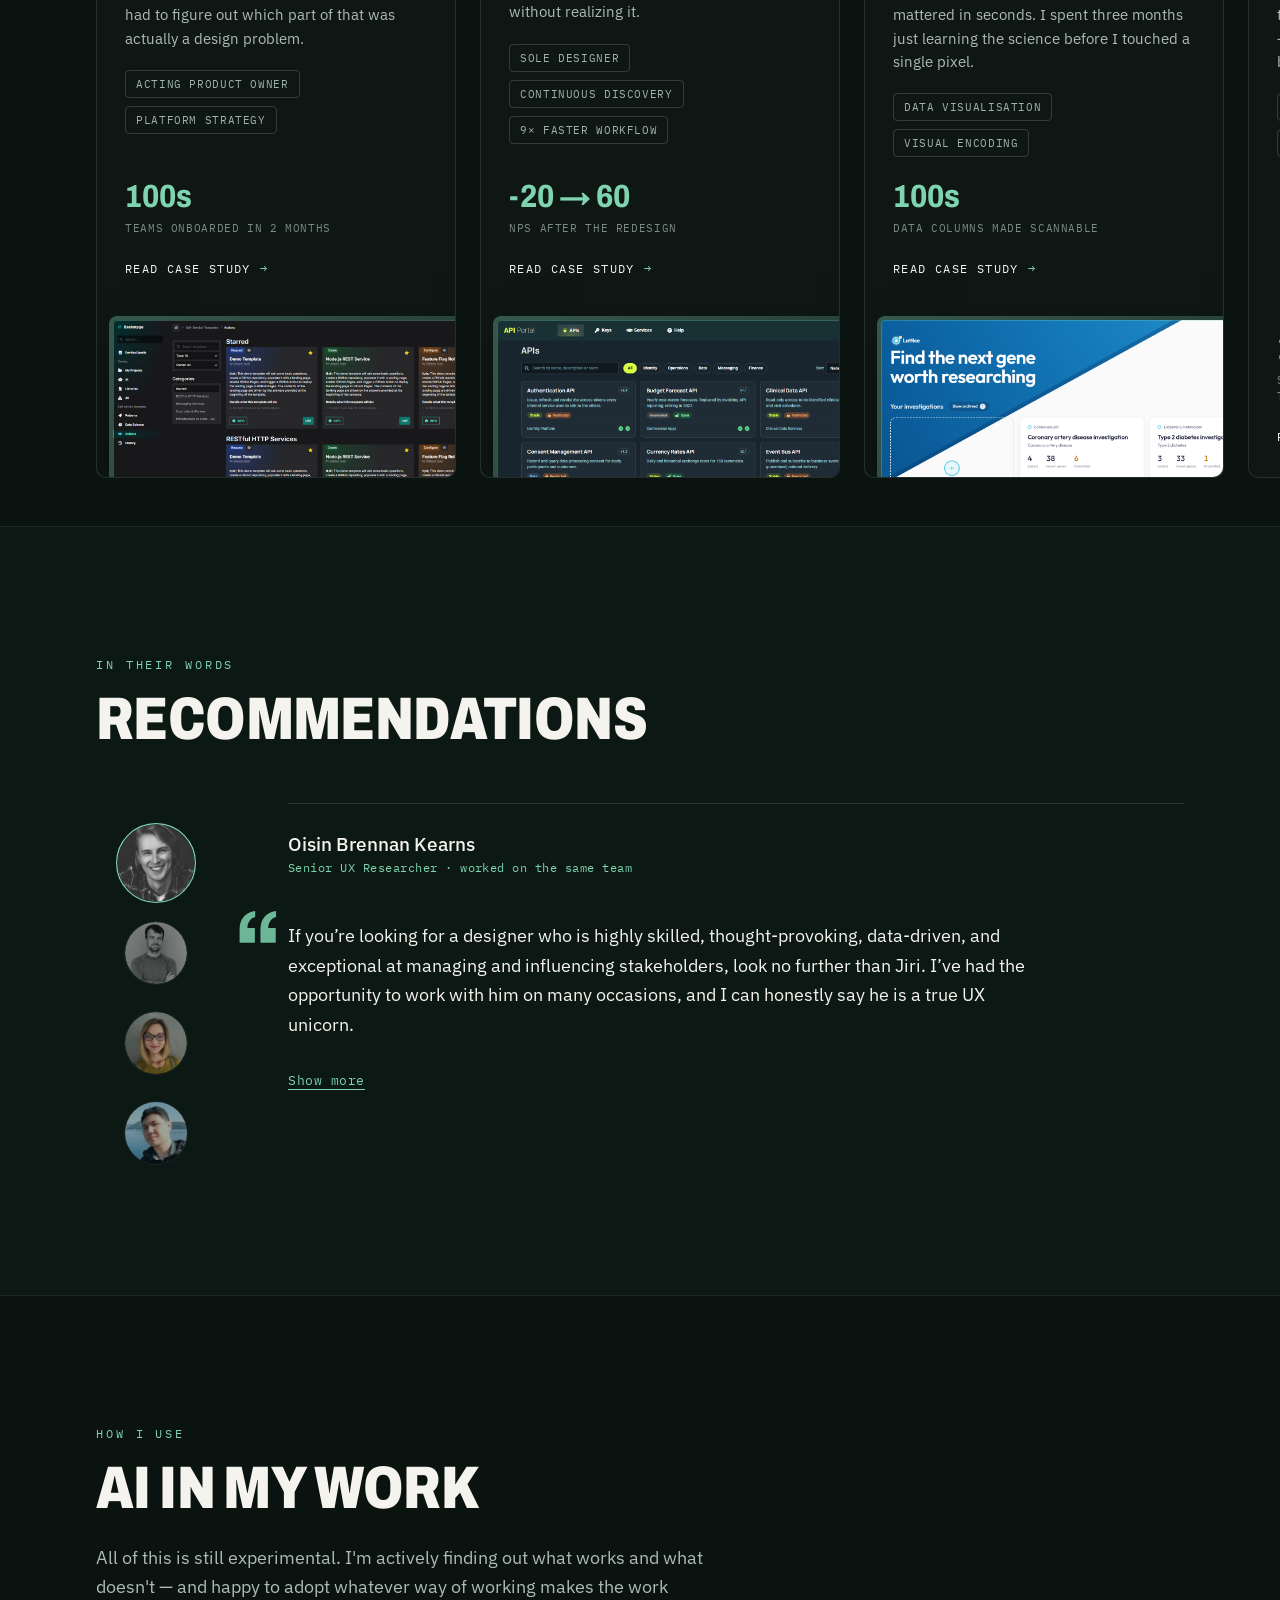
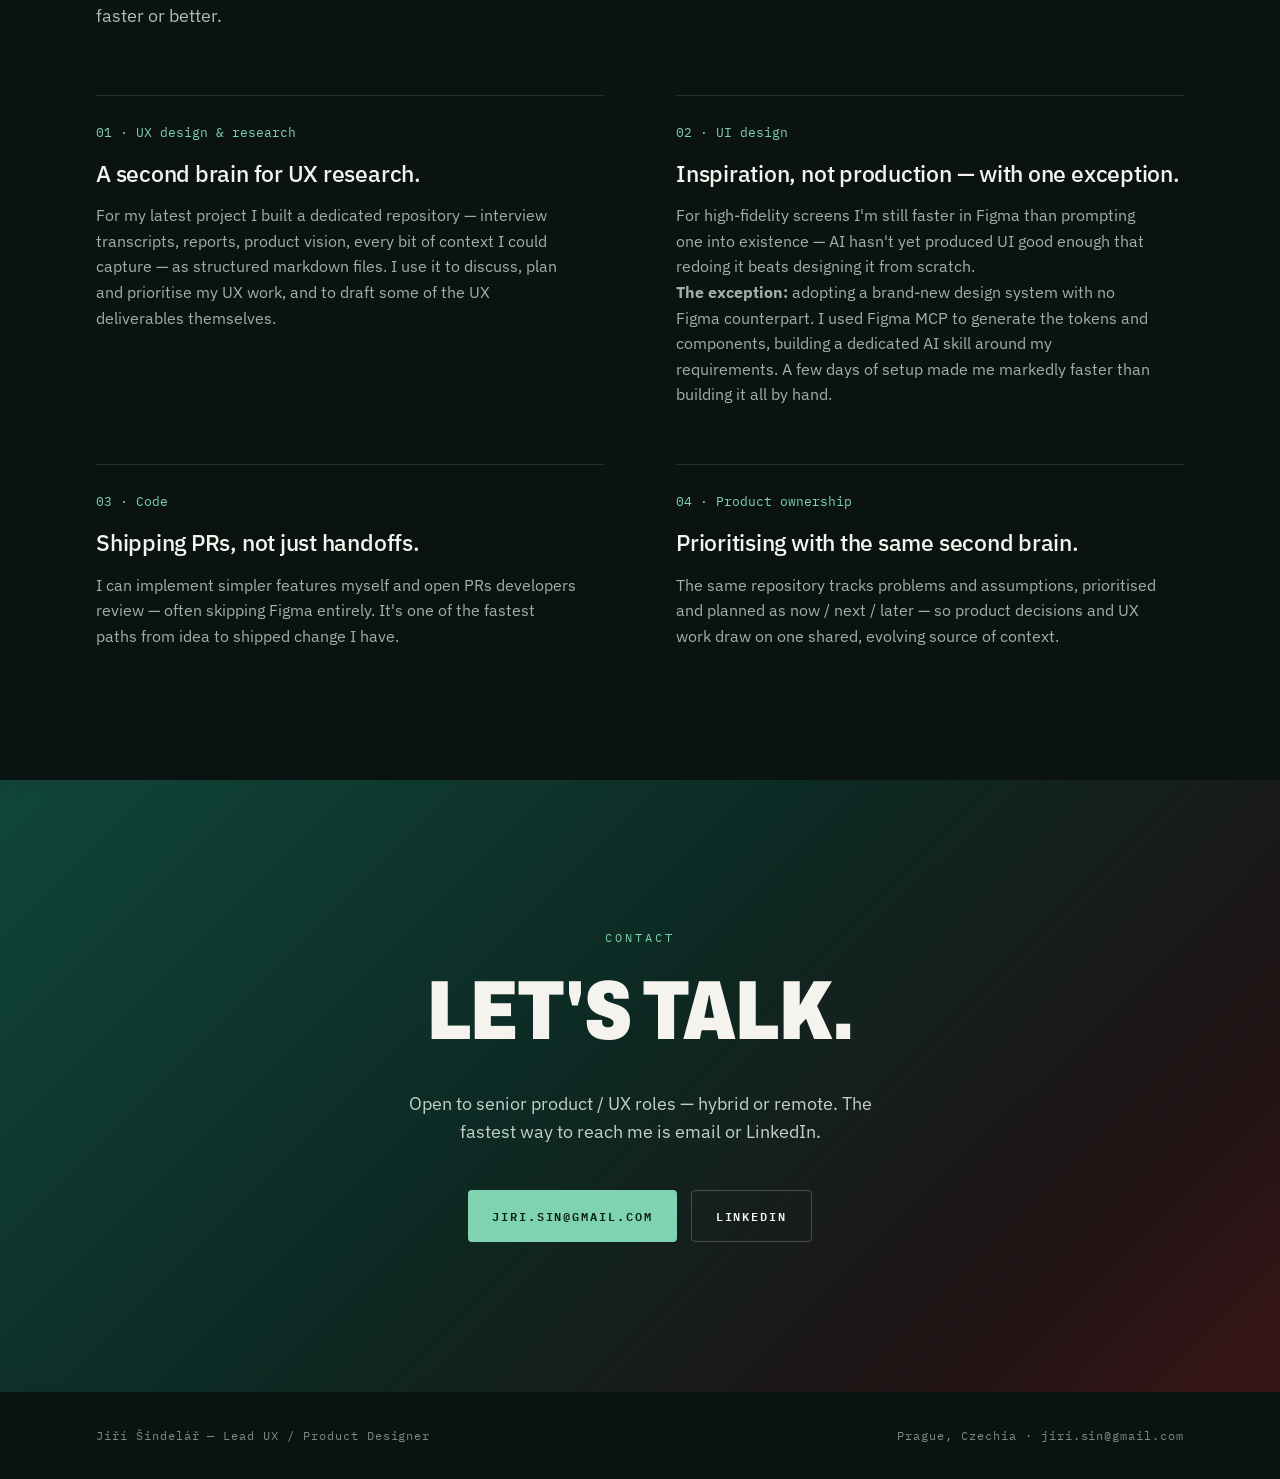
==== commit bf2a2a32: "Update title from Senior to Lead" ====
--- a/index.html
+++ b/index.html
@@ -3,10 +3,10 @@
 <head>
 <meta charset="utf-8">
 <meta name="viewport" content="width=device-width, initial-scale=1">
-<title>Jiří Šindelář — Senior UX/Product Designer</title>
+<title>Jiří Šindelář — Lead UX/Product Designer</title>
 <link rel="icon" type="image/png" sizes="64x64" href="favicon-64.png">
 <link rel="apple-touch-icon" href="apple-touch-icon.png">
-<meta name="description" content="Senior UX/Product Designer. Evidence-based design, UX research and product analytics. Portfolio and case studies.">
+<meta name="description" content="Lead UX/Product Designer. Evidence-based design, UX research and product analytics. Portfolio and case studies.">
 <link rel="preconnect" href="https://fonts.googleapis.com">
 <link rel="preconnect" href="https://fonts.gstatic.com" crossorigin>
 <link rel="stylesheet" href="style.css">
@@ -30,7 +30,7 @@
       </div>
     </div>
     <div class="hero-copy">
-      <div data-reveal data-reveal-delay="80" class="eyebrow" style="margin-bottom:24px;">Senior UI / UX / Product Designer — 20+ years of experience</div>
+      <div data-reveal data-reveal-delay="80" class="eyebrow" style="margin-bottom:24px;">Lead UI / UX / Product Designer — 20+ years of experience</div>
       <h1 class="display-h1">
         <span data-reveal data-reveal-delay="180" style="display:block;white-space:nowrap;">Crafting simple</span>
         <span data-reveal data-reveal-delay="300" style="display:block;white-space:nowrap;">solutions to</span>
@@ -280,7 +280,7 @@
 
 <!-- ================= FOOTER ================= -->
 <footer class="site">
-  <div>Jiří Šindelář — Senior UX / Product Designer</div>
+  <div>Jiří Šindelář — Lead UX / Product Designer</div>
   <div>Prague, Czechia · jiri.sin@gmail.com</div>
 </footer>
 
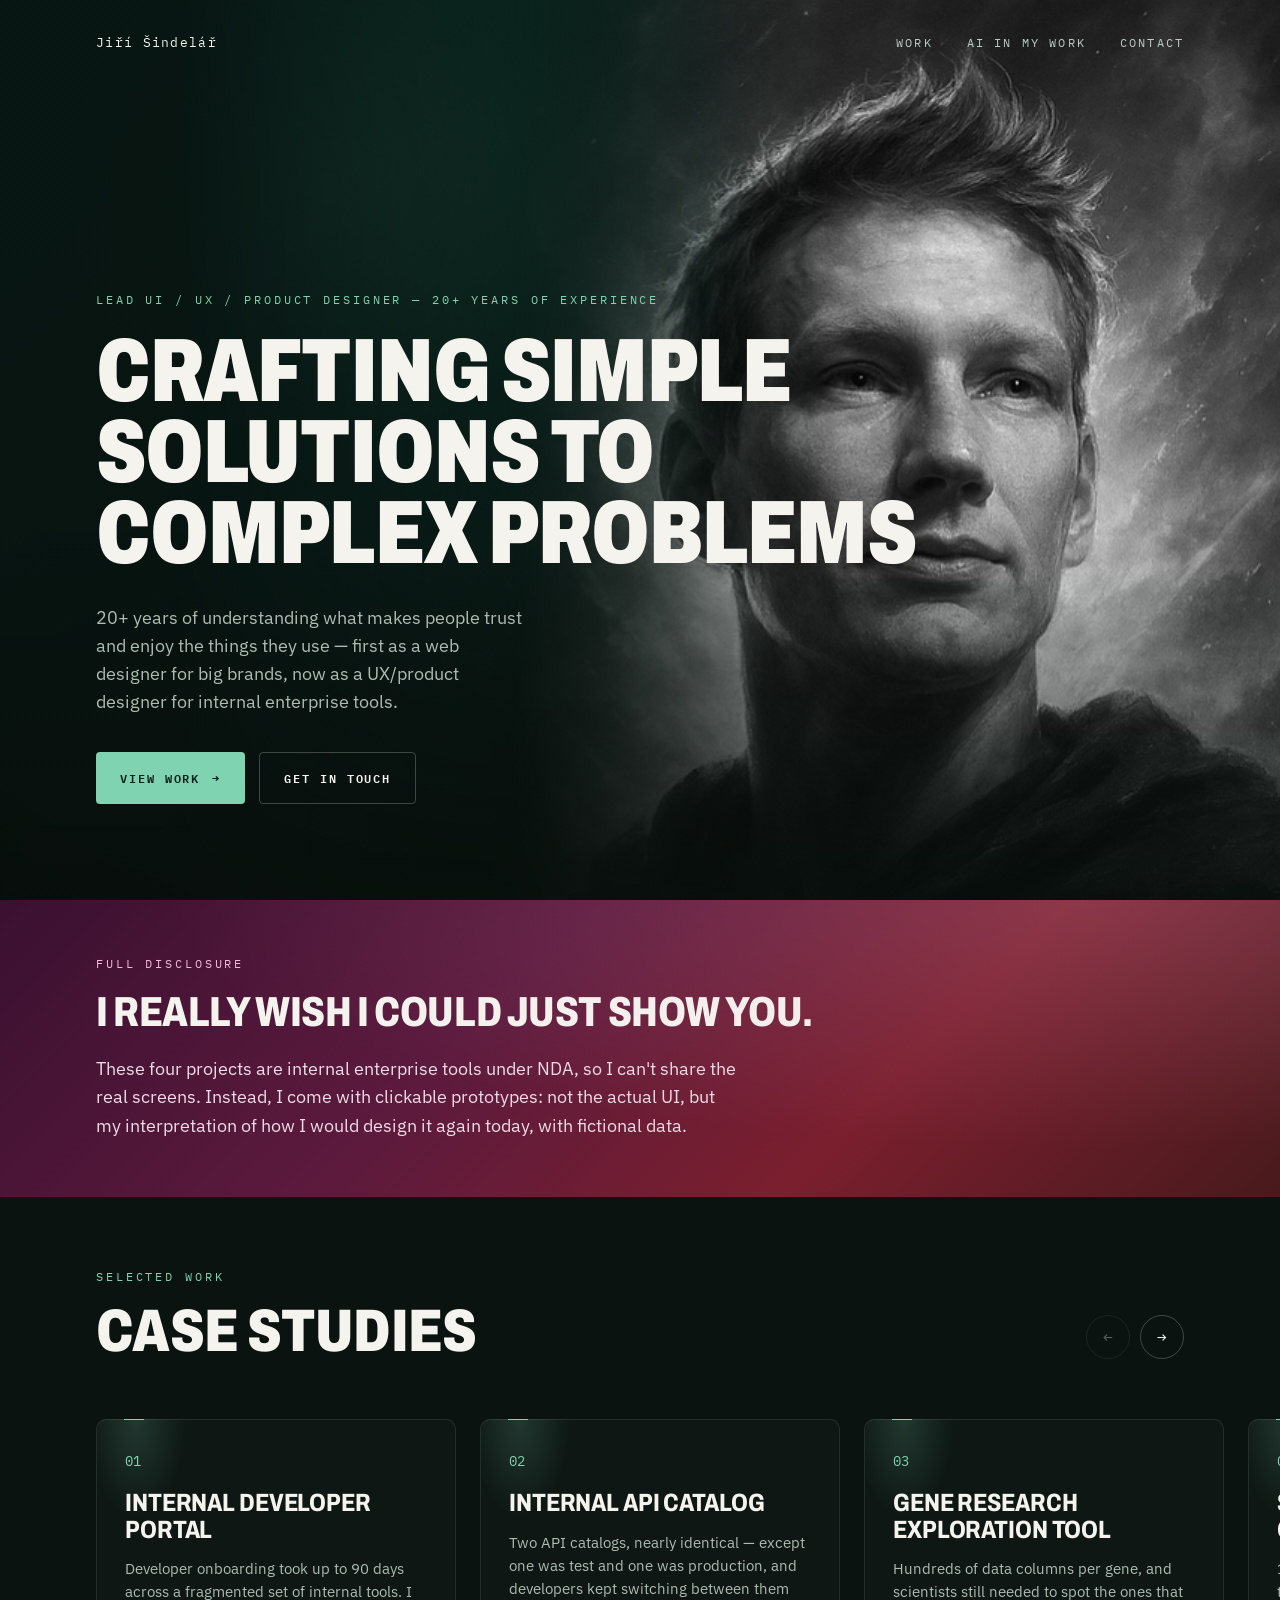
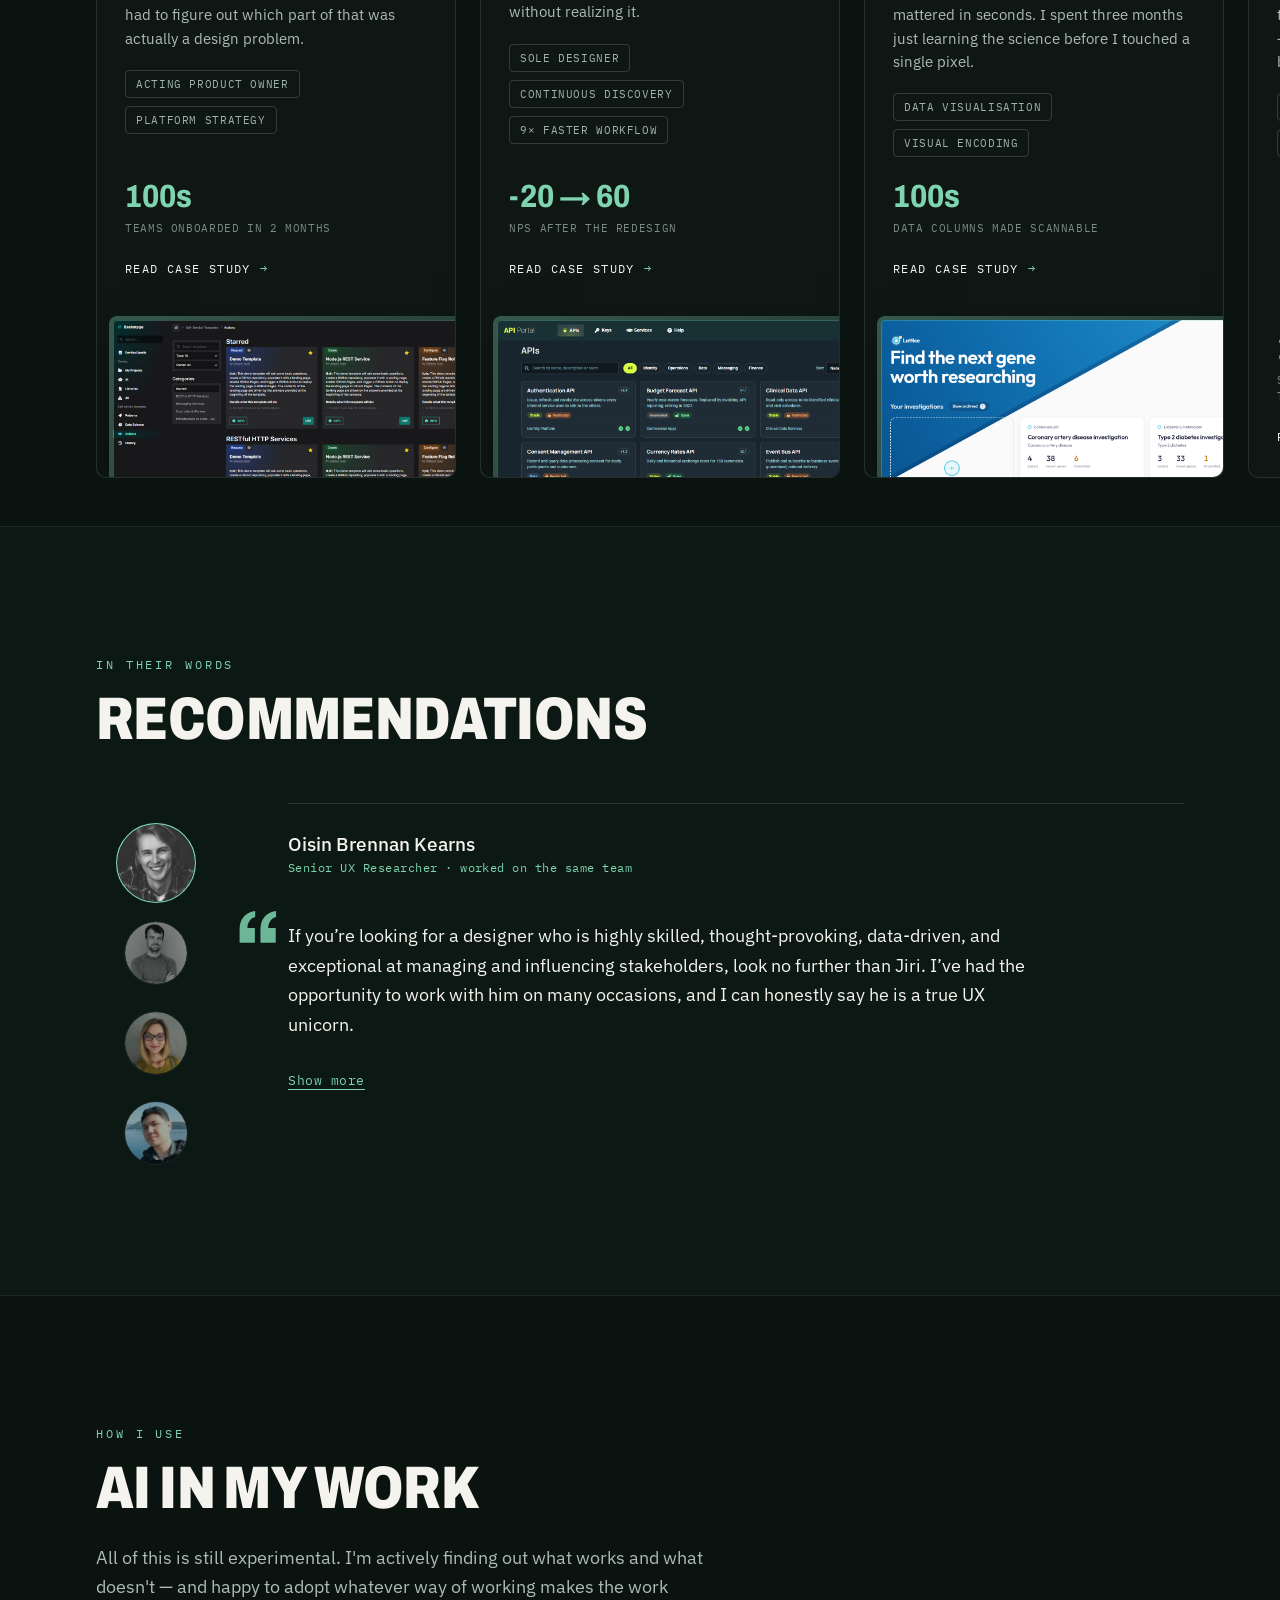
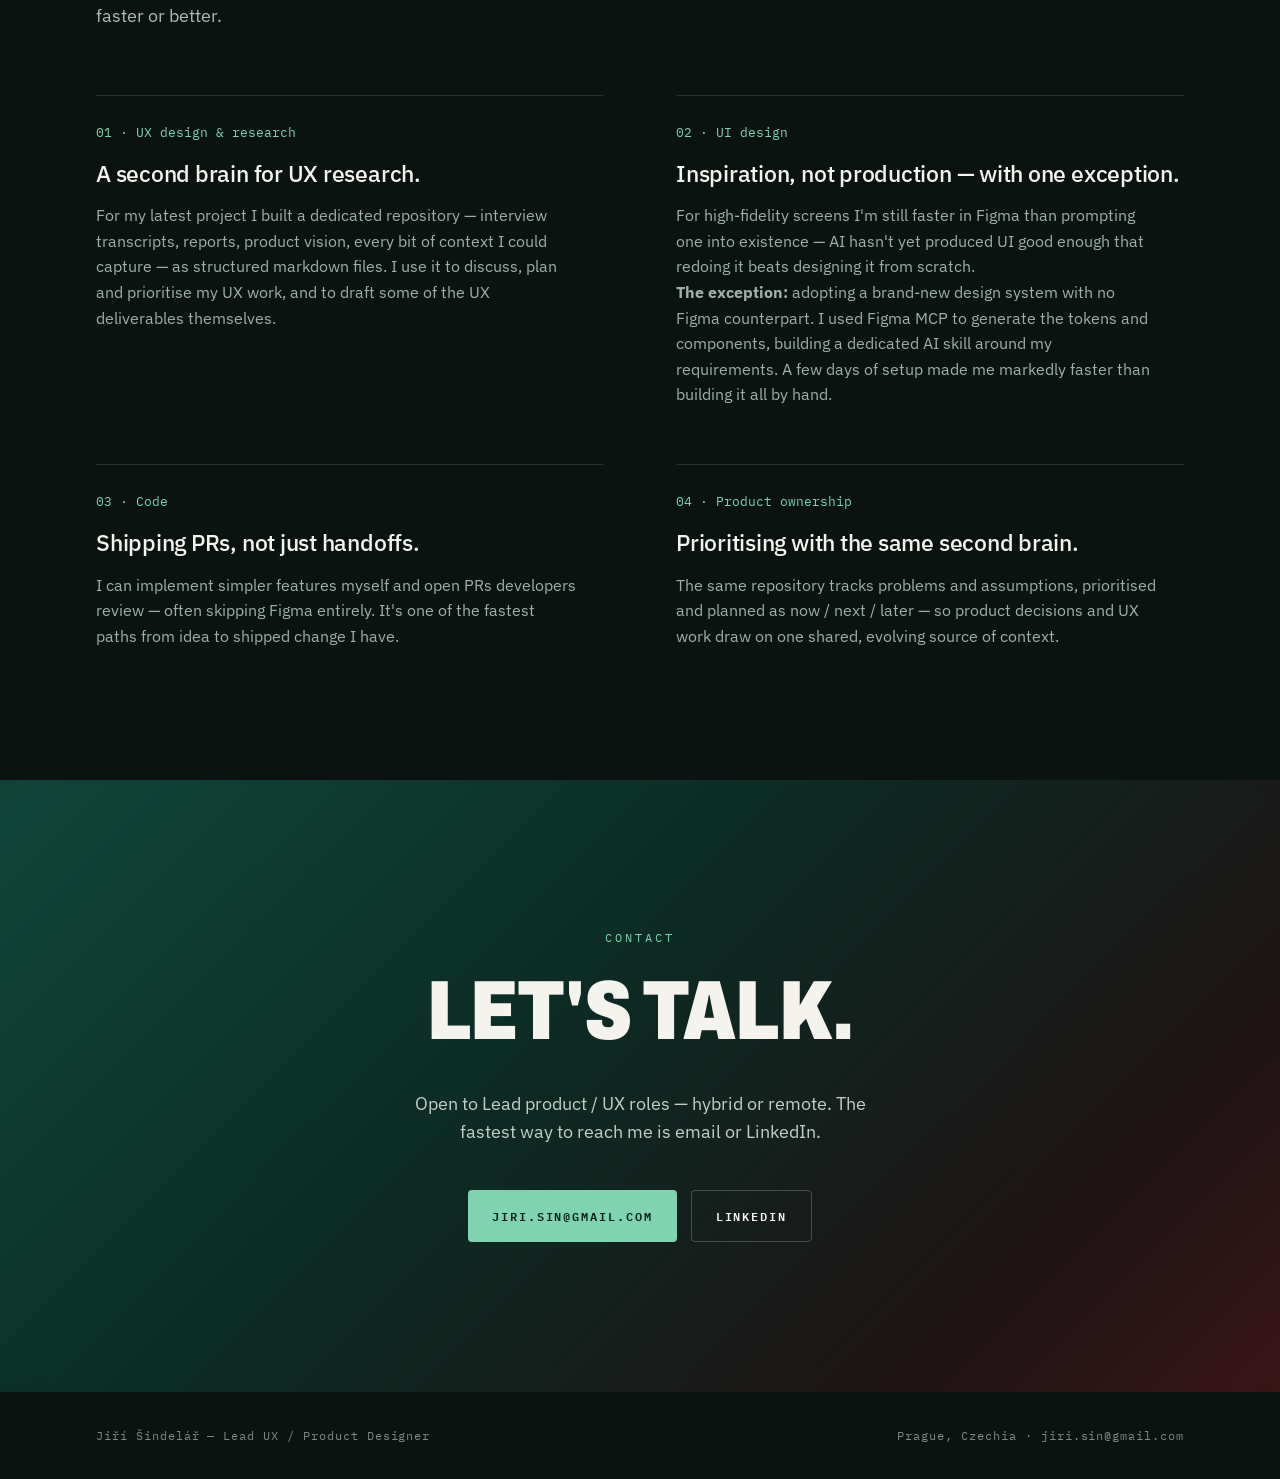
==== commit f642f34b: "Contact line: open to Lead roles Co-Authored-By: Claude Opus 5.5 <noreply@anthropic.com> Claude-Sess" ====
--- a/index.html
+++ b/index.html
@@ -270,7 +270,7 @@
   <div class="contact-inner">
     <div data-reveal class="eyebrow" style="margin-bottom:28px;">Contact</div>
     <h2 data-reveal data-reveal-delay="110" class="display-h2">Let's talk.</h2>
-    <p data-reveal data-reveal-delay="220">Open to senior product / UX roles — hybrid or remote. The fastest way to reach me is email or LinkedIn.</p>
+    <p data-reveal data-reveal-delay="220">Open to Lead product / UX roles — hybrid or remote. The fastest way to reach me is email or LinkedIn.</p>
     <div data-reveal data-reveal-delay="320" class="contact-actions">
       <a href="mailto:jiri.sin@gmail.com" class="btn btn-solid">jiri.sin@gmail.com</a>
       <a href="https://www.linkedin.com/in/ji%C5%99%C3%AD-%C5%A1indel%C3%A1%C5%99-9733b515" target="_blank" class="btn btn-outline">LinkedIn</a>
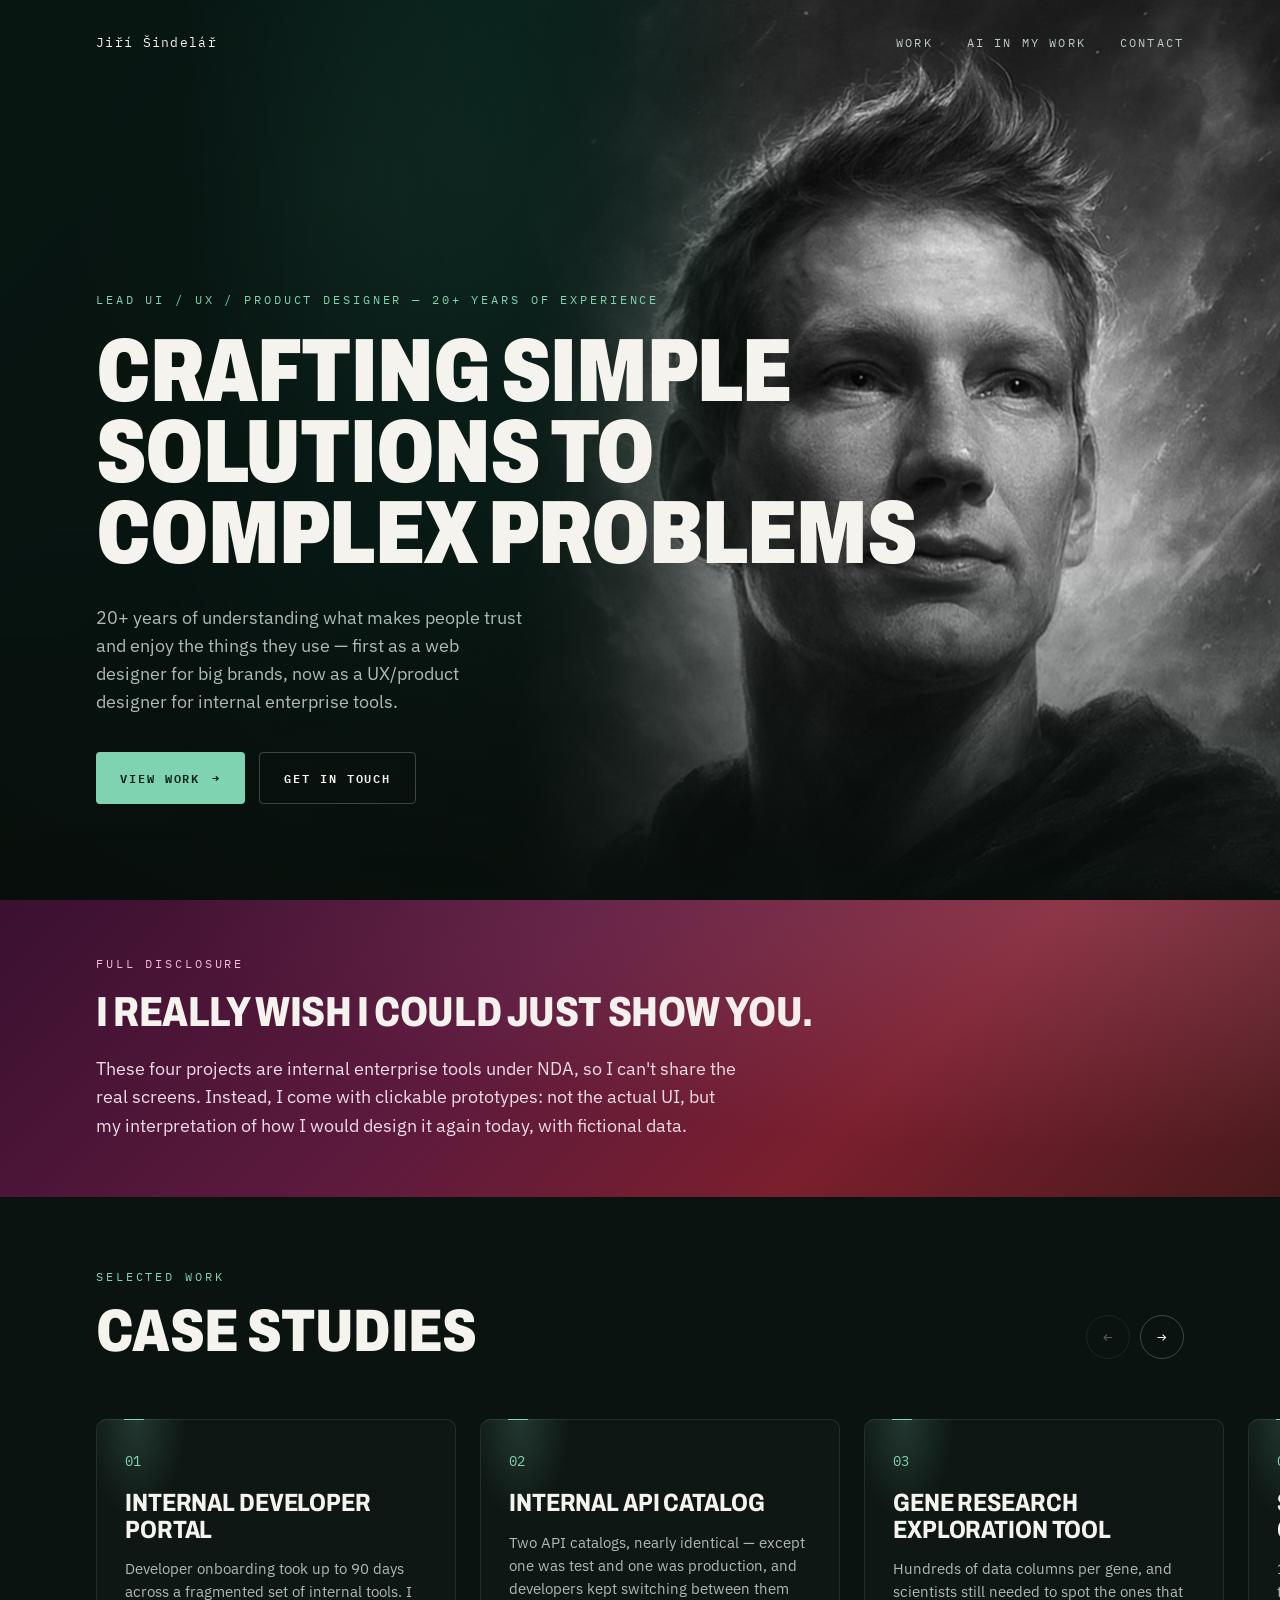
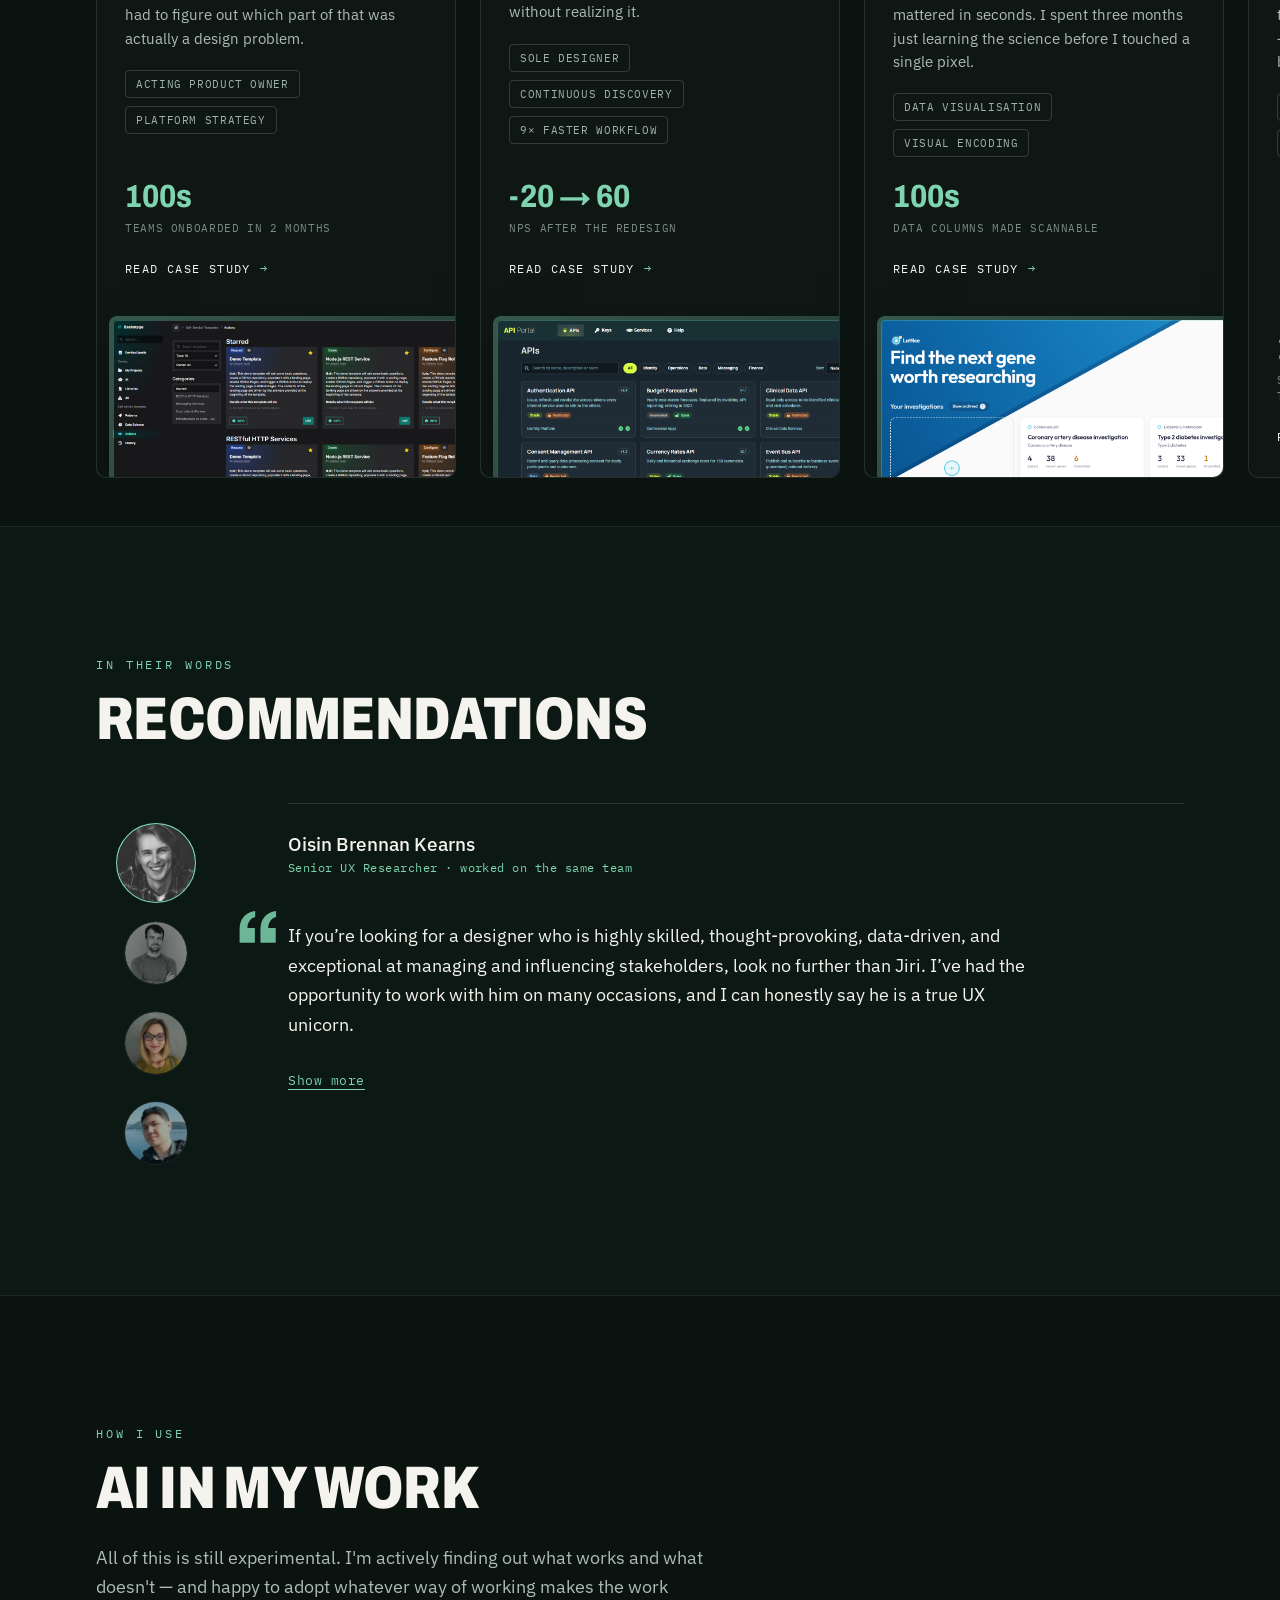
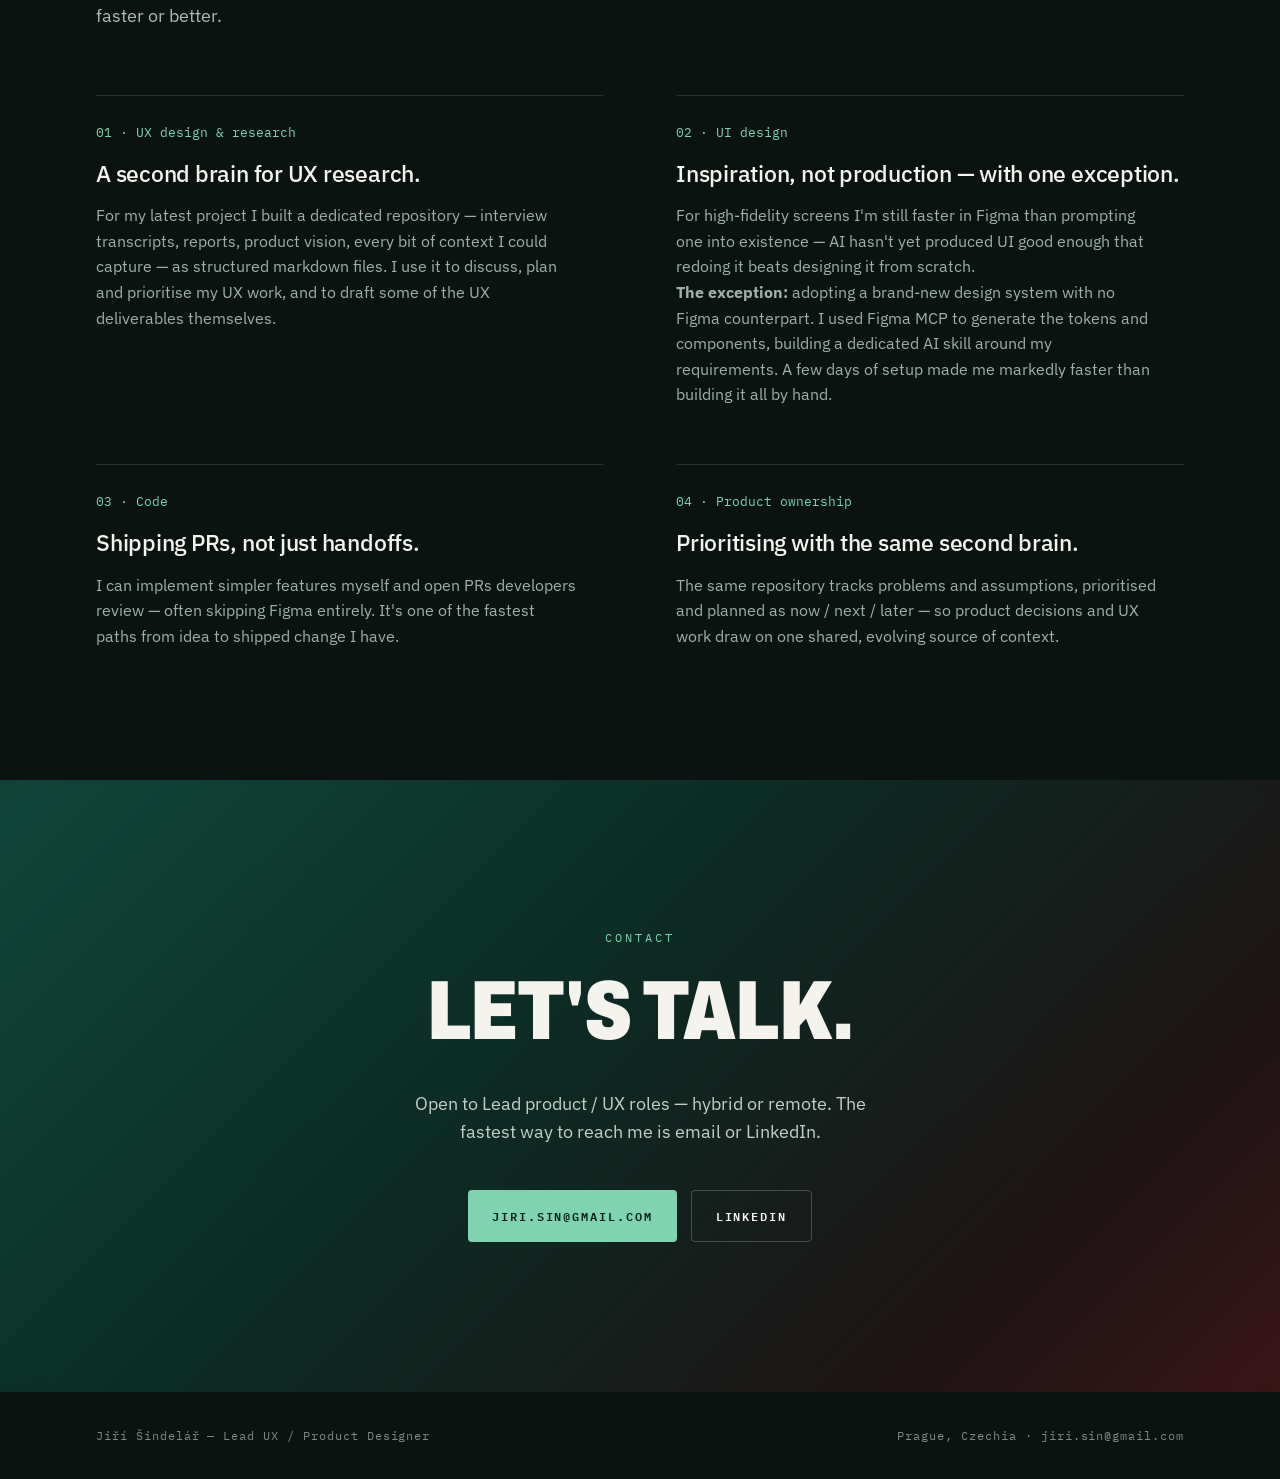
==== commit 36376ae2: "Upscale portrait to 1800px (EDSR 4x) for sharp desktop/retina display Co-Authored-By: Claude Opus 5." ====
--- a/index.html
+++ b/index.html
@@ -15,7 +15,7 @@
 
 <!-- ================= HERO ================= -->
 <section class="hero">
-  <img class="portrait" src="portrait.png" alt="Portrait of Jiří Šindelář">
+  <img class="portrait" src="portrait.jpg" alt="Portrait of Jiří Šindelář">
   <div class="glow"></div>
   <div class="fade-right"></div>
   <div class="fade-top"></div>
